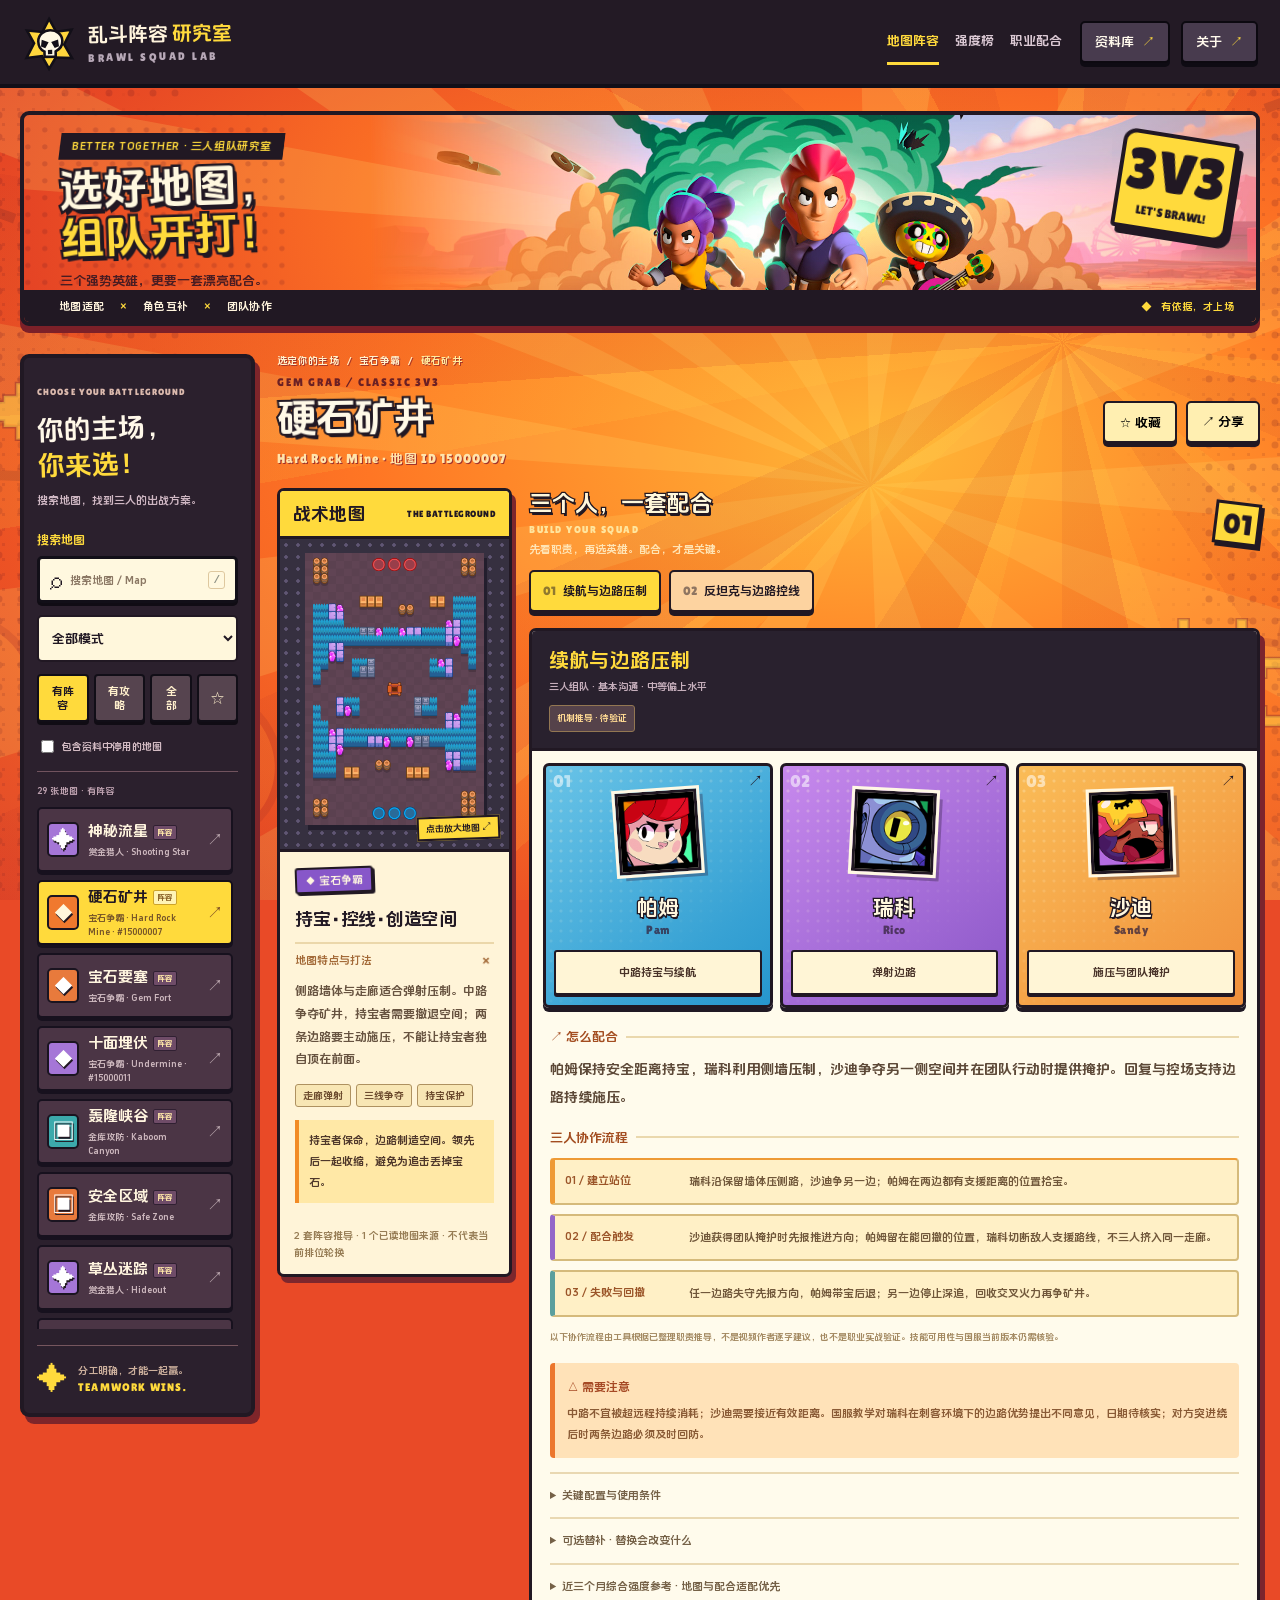
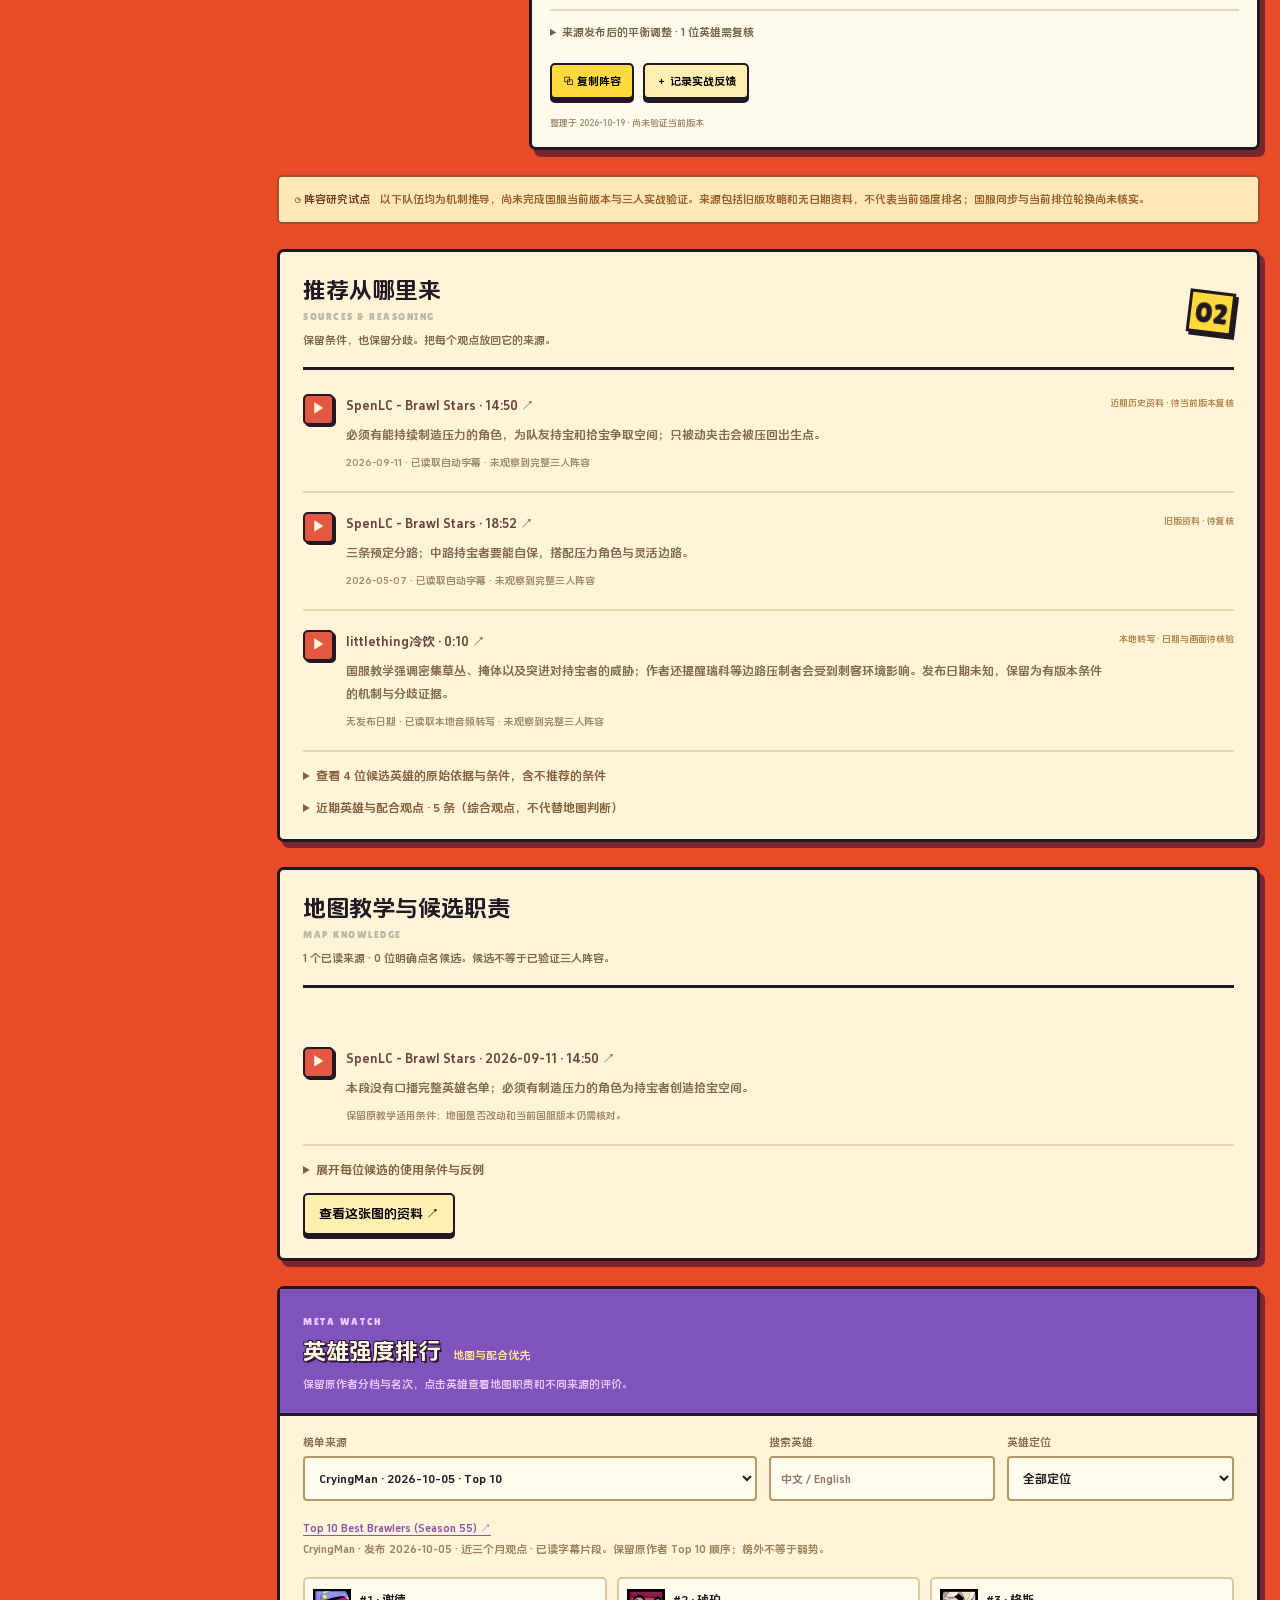
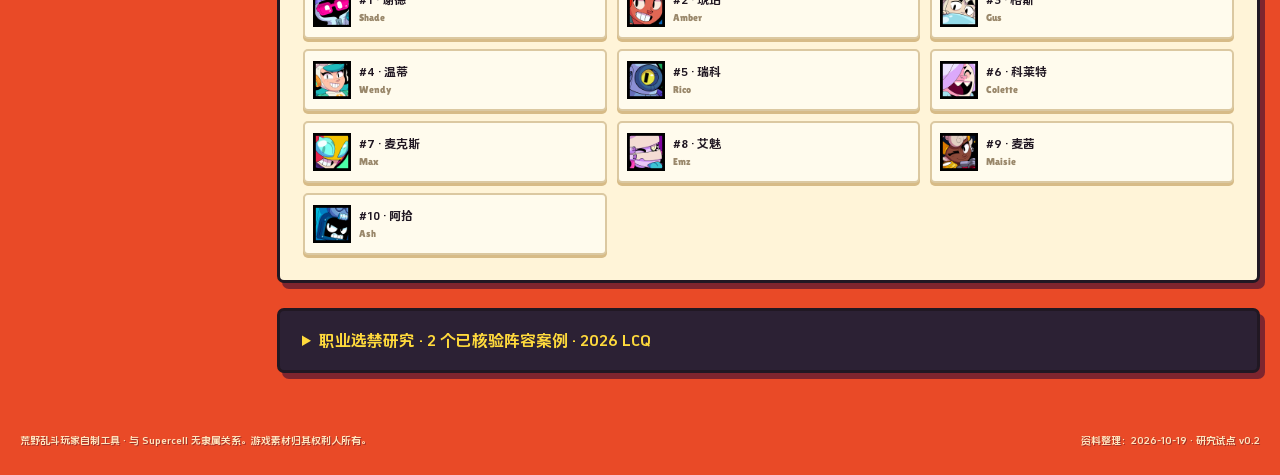
==== index.html @ b9a93c68 "Publish Brawl Squad Lab website" ====
<!doctype html>
<html lang="zh-CN">
<head>
  <meta charset="UTF-8">
  <meta name="viewport" content="width=device-width, initial-scale=1, viewport-fit=cover, interactive-widget=resizes-content">
  <meta name="theme-color" content="#211721">
  <meta name="description" content="输入荒野乱斗地图，探索三人阵容、英雄分工与有来源的配合思路。">
  <title>乱斗阵容研究室 · 地图与三人配合</title>
  <link rel="preload" href="assets/fonts/DouyinSansBold.woff2" as="font" type="font/woff2" crossorigin>
  <link rel="preload" href="assets/fonts/LilitaOne-Regular.woff2" as="font" type="font/woff2" crossorigin>
  <link rel="stylesheet" href="styles.css">
  <link rel="stylesheet" href="comic.css">
</head>
<body>
  <div class="comic-backdrop" aria-hidden="true"><div class="backdrop-rays"></div><div class="backdrop-dots"></div><span class="comic-spark spark-one">✦</span><span class="comic-spark spark-two">✷</span><span class="comic-spark spark-three">✦</span></div>
  <a class="skip-link" href="#main">跳到阵容内容</a>
  <header class="topbar">
    <a class="brand" href="./" aria-label="乱斗阵容研究室首页"><span class="brand-symbol" aria-hidden="true"><svg viewBox="0 0 64 64"><path d="m32 3 8 15 18-2-9 17 9 16-19-1-8 13-8-15-18 2 9-17-8-15 18 2Z" fill="#ffd63d" stroke="#120f18" stroke-width="3"/><path d="M19 29c0-17 28-17 28 0 0 7-4 10-8 12v6H26v-6c-4-2-7-5-7-12Z" fill="#fff9e6" stroke="#120f18" stroke-width="3"/><path d="m23 27 8 3-4 7-5-2Zm19 0-8 3 4 7 5-2ZM30 39h5v5h-5Z" fill="#120f18"/></svg></span><span>乱斗阵容<span class="brand-light">研究室</span><small>BRAWL SQUAD LAB</small></span></a>
    <nav class="top-nav" aria-label="页面导航"><a href="#main" class="nav-current">地图阵容</a><a href="#rankings">强度榜</a><a href="#pro-hub">职业配合</a></nav>
    <div class="top-actions"><span class="private-note">3V3 <span>TEAM UP!</span></span><button class="quiet" id="library-button">资料库 <span aria-hidden="true">↗</span></button><button class="quiet" id="about-button">关于 <span aria-hidden="true">↗</span></button></div>
  </header>
  <section class="masthead" aria-label="三人组队阵容工具">
    <img class="masthead-art" src="assets/design/brawl-heroes-official.jpg" alt="" fetchpriority="high" width="1681" height="729">
    <div class="masthead-art-shade" aria-hidden="true"></div>
    <div class="masthead-copy"><span class="comic-kicker">BETTER TOGETHER · 三人组队研究室</span><h1>选好地图，<br><span>组队开打！</span></h1><p>三个强势英雄，更要一套漂亮配合。</p></div>
    <span class="squad-sticker" aria-hidden="true">3V3<small>LET'S BRAWL!</small></span>
    <div class="masthead-bottom"><span>地图适配 <b>×</b> 角色互补 <b>×</b> 团队协作</span><span class="live-pill"><i></i> 有依据，才上场</span></div>
  </section>
  <div class="workspace">
    <aside class="sidebar" aria-label="地图搜索">
      <div class="sidebar-intro"><span class="eyebrow">CHOOSE YOUR BATTLEGROUND</span><h2>你的主场，<span>你来选！</span></h2><p>搜索地图，找到三人的出战方案。</p></div>
      <label class="search-label" for="search">搜索地图</label>
      <div class="search-box"><span aria-hidden="true">⌕</span><input id="search" type="search" placeholder="搜索地图 / Map" aria-label="搜索地图中文名、英文名或简称" autocomplete="off" enterkeyhint="search"><kbd>/</kbd></div>
      <label class="sr-only" for="mode">按模式筛选</label><select id="mode"><option value="">全部模式</option></select>
      <div class="filter-row"><button id="pilot-toggle" class="pill active" aria-pressed="true">有阵容</button><button id="research-toggle" class="pill" aria-pressed="false">有攻略</button><button id="all-toggle" class="pill" aria-pressed="false">全部</button><button id="favorites-toggle" class="icon-button" aria-label="只看收藏" aria-pressed="false">☆</button></div>
      <label class="check"><input id="retired" type="checkbox">包含资料中停用的地图</label>
      <div class="list-heading"><span id="result-count" role="status">正在载入地图…</span><span>地图 / 模式</span></div>
      <div id="map-list" class="map-list"></div>
      <div class="sidebar-foot"><span class="small-star">✦</span><p>分工明确，才能一起赢。<br><b>TEAMWORK WINS.</b></p></div>
    </aside>
    <main id="main" tabindex="-1"><div id="content"><div class="loading"><span class="brand-symbol">✦</span><p>正在打开地图资料…</p></div></div><section id="rankings" class="ranking-section" aria-label="英雄强度排行"></section><div id="pro-hub"></div></main>
  </div>
  <footer>荒野乱斗玩家自制工具 · 与 Supercell 无隶属关系。游戏素材归其权利人所有。<span id="catalog-date"></span></footer>
  <dialog id="detail-dialog"><div id="dialog-content"></div><button id="close-dialog" class="dialog-close" aria-label="关闭详情">×</button></dialog>
  <div id="toast" role="status" aria-live="polite"></div>
  <script type="module" src="app.js"></script>
</body>
</html>
---- styles.css ----
@charset "UTF-8";
.ranking-section{background:var(--surface);border:1px solid var(--line);border-radius:13px;padding:20px;margin-bottom:30px}.ranking-section .section-heading h3{margin-top:6px}.ranking-controls{display:grid;grid-template-columns:minmax(0,2fr) minmax(100px,1fr) minmax(90px,1fr);gap:12px}.ranking-controls label{font-size:10px;color:var(--muted);min-width:0}.ranking-controls select,.ranking-controls input{margin:7px 0 0;height:42px;border:1px solid var(--line);border-radius:7px;background:var(--paper);padding:10px;font-size:12px;width:100%}.rank-grid{display:grid;grid-template-columns:repeat(5,minmax(0,1fr));gap:8px}.rank-hero{border:1px solid var(--line);border-radius:8px;background:var(--paper);display:flex;align-items:center;gap:7px;padding:9px 7px;text-align:left;color:var(--ink);min-width:0}.rank-hero img{width:33px;height:33px;object-fit:contain;flex-shrink:0}.rank-hero strong{font-size:10px;display:block;line-height:1.6}.rank-hero small{font-size:8px;color:var(--muted);display:block;line-height:1.6;overflow-wrap:anywhere}.rank-hero em{font-size:8px;color:var(--orange);display:block;font-style:normal;line-height:1.6}.rank-hero.map-candidate{border-color:#a4b990;background:#eef3e7}.ranking-source-note{margin:13px 0}.rank-tier{display:grid;grid-template-columns:65px minmax(0,1fr);gap:12px;margin-top:15px;border-top:1px solid var(--line);padding-top:14px}.rank-tier>strong{font-size:13px;color:var(--green);overflow-wrap:anywhere}.rank-tier .rank-grid{grid-template-columns:repeat(4,minmax(0,1fr))}.ranking-all>summary{font-size:11px;color:var(--green);cursor:pointer}.ranking-comparison{display:grid;grid-template-columns:repeat(3,minmax(0,1fr));gap:9px;max-height:420px;overflow:auto;padding:3px}.ranking-comparison>div{border:1px solid var(--line);border-radius:9px;padding:7px}.ranking-comparison .rank-hero{width:100%;border:0}.ranking-comparison p{font-size:10px;line-height:1.8;color:var(--muted);margin:8px 3px}.pro-section{margin-top:30px;padding-top:24px;border-top:1px solid var(--line)}.pro-card{padding:17px;border:1px solid var(--line);background:var(--surface);border-radius:10px;margin-top:12px}.pro-card h4{font-size:14px;margin:0 0 10px}.pro-card p,.pro-card li{font-size:11px;line-height:1.9;color:#636b5a}.pro-card a{font-size:11px;color:var(--green)}.pro-sides{display:grid;grid-template-columns:1fr 1fr;gap:12px}.pro-side{padding:12px;background:var(--soft);border-radius:7px;font-size:11px;line-height:1.9}.pro-side strong{display:block}.coordination-plan{display:grid;grid-template-columns:repeat(3,minmax(0,1fr));gap:10px;margin:15px 0}.coordination-step{padding:12px;background:var(--soft);border-radius:8px}.coordination-step strong{font-size:10px;color:var(--green)}.coordination-step p{font-size:10px;margin:7px 0 0}.coordination-note{font-size:9px!important;color:var(--muted)!important}.pro-hub summary{cursor:pointer;font-size:12px;color:var(--green)}.pro-hub{margin-bottom:26px;padding:16px;border:1px solid var(--line);border-radius:10px}
@media(max-width:1200px){.rank-grid{grid-template-columns:repeat(3,minmax(0,1fr))}.rank-tier .rank-grid{grid-template-columns:repeat(3,minmax(0,1fr))}}
@media(max-width:650px){.ranking-section{padding:15px}.ranking-controls{grid-template-columns:1fr 1fr}.ranking-controls>label:first-child{grid-column:1/-1}.ranking-controls select,.ranking-controls input{font-size:16px}.rank-grid,.rank-tier .rank-grid{grid-template-columns:repeat(2,minmax(0,1fr))}.rank-tier{grid-template-columns:32px minmax(0,1fr);gap:7px}.ranking-comparison{grid-template-columns:1fr 1fr}.coordination-plan,.pro-sides{grid-template-columns:1fr}.ranking-section .section-heading h3 small{display:block;margin:5px 0}.rank-hero{padding:9px 6px}.rank-hero img{width:28px;height:28px}}
:root{--paper:#f6f5f0;--surface:#fffefa;--ink:#252722;--muted:#777b70;--line:#e4e5dc;--yellow:#f3d34b;--green:#315c4b;--soft:#eef2e9;--orange:#9b651b;font-family:Inter,"Segoe UI","Microsoft YaHei",sans-serif;color:var(--ink);background:var(--paper);font-synthesis:none}
*{box-sizing:border-box}body{margin:0}html{-webkit-tap-highlight-color:transparent;-webkit-text-size-adjust:100%;scroll-behavior:smooth}button,input,select,textarea{font:inherit}button,a,select{touch-action:manipulation}button{cursor:pointer;user-select:none}a{color:inherit}button:focus-visible,a:focus-visible,input:focus-visible,select:focus-visible,textarea:focus-visible{outline:3px solid #52836c;outline-offset:3px}button:active{transform:translateY(1px)}.sr-only{position:absolute;width:1px;height:1px;overflow:hidden;clip:rect(0,0,0,0)}.skip-link{position:fixed;left:10px;top:-60px;z-index:20;background:var(--yellow);padding:12px}.skip-link:focus{top:10px}.topbar{height:92px;border-bottom:1px solid var(--line);display:flex;align-items:center;justify-content:space-between;padding:0 4%;background:var(--paper);gap:16px}.brand{text-decoration:none;display:flex;align-items:center;gap:12px;font-size:20px;font-weight:800;letter-spacing:-.6px}.brand-symbol{display:inline-grid;place-items:center;background:var(--yellow);width:42px;height:42px;border-radius:13px;font-size:33px;line-height:1;transform:rotate(-7deg)}.brand-light{font-weight:400}.brand small{display:block;letter-spacing:2.5px;font-size:8px;margin-top:4px;font-weight:600}.top-actions{display:flex;gap:28px;align-items:center}.private-note{font-size:12px;color:#64695e}.dot{display:inline-block;width:6px;height:6px;border-radius:50%;background:#6e9266;margin-right:7px}.quiet{border:0;background:none;padding:10px 0;font-size:12px}.workspace{display:grid;grid-template-columns:300px minmax(0,1fr);max-width:1600px;margin:auto;min-height:calc(100svh - 140px)}.sidebar{padding:34px 25px 25px 30px;border-right:1px solid var(--line)}.eyebrow{font-size:9px;font-weight:700;letter-spacing:2px;color:var(--muted)}h1{font-size:28px;line-height:1.5;letter-spacing:-1.5px;margin:13px 0 10px}.yellow{color:#c3a321}.sidebar-intro>p{font-size:11px;color:var(--muted);line-height:1.8;margin-bottom:26px}.search-label{font-size:11px;font-weight:700;display:block;margin-bottom:9px}.search-box{display:flex;gap:8px;align-items:center;border:1px solid #d7d9ce;background:var(--surface);padding:0 10px;border-radius:8px}.search-box>span{font-size:24px;color:var(--muted)}input[type=search]{border:0;width:100%;min-width:0;background:none;padding:13px 0;font-size:12px;outline:none}input[type=search]::placeholder{font-size:11px;color:#909487}kbd{font-size:11px;padding:2px 4px;border:1px solid var(--line);color:#8c9084;border-radius:3px}select{width:100%;border:1px solid #d7d9ce;border-radius:8px;padding:11px;margin:9px 0 13px;background:var(--surface);font-size:12px;color:#54594d}.filter-row{display:flex;gap:6px}.pill,.icon-button{border:1px solid var(--line);border-radius:6px;background:transparent;padding:8px 12px;font-size:11px}.pill.active{background:var(--ink);color:#fff;border-color:var(--ink)}.icon-button{margin-left:auto;padding:6px 10px;font-size:17px}.icon-button[aria-pressed=true]{background:var(--yellow)}.check{font-size:10px;color:var(--muted);display:flex;gap:5px;align-items:center;margin:13px 0 22px}.check input{accent-color:var(--green)}.list-heading{display:flex;justify-content:space-between;font-size:9px;letter-spacing:.4px;color:var(--muted);margin-bottom:10px}.map-list{display:flex;flex-direction:column;gap:7px;max-height:650px;overflow:auto;padding:3px 3px 3px 0;scrollbar-width:thin}.map-item{text-align:left;display:flex;align-items:center;gap:10px;width:100%;background:transparent;border:1px solid transparent;border-radius:9px;padding:12px 10px;position:relative;color:var(--ink)}.map-item.selected{background:#ecefe3;border-color:#cdd6bd}.map-glyph{display:grid;place-items:center;width:32px;height:34px;border-radius:8px;color:var(--green);background:#e7eadd;font-size:19px;flex-shrink:0}.map-item.selected .map-glyph{background:var(--green);color:white}.map-item strong{font-size:12px;display:block;font-weight:650}.map-item small{font-size:9px;color:var(--muted);display:block;margin-top:5px}.map-item .arrow{margin-left:auto;color:#8d9582;font-size:12px}.tiny-label{display:inline-block;margin-left:5px;color:#7e7040;font-size:8px}.sidebar-foot{display:flex;gap:10px;align-items:center;color:#818574;margin-top:28px}.sidebar-foot p{font-size:10px;line-height:1.8}.small-star{font-size:26px}main{padding:34px clamp(22px,3.2vw,52px) 55px;min-width:0}.breadcrumb{color:var(--muted);font-size:10px;letter-spacing:.3px;margin:0 0 23px;display:flex;align-items:center;gap:8px}.breadcrumb span:last-child{color:var(--ink)}.map-title-row{display:flex;align-items:center;justify-content:space-between;gap:12px}.map-title-row h2{font-size:34px;letter-spacing:-1.5px;line-height:1.2;margin:8px 0}.map-title-row .en{font-size:12px;color:var(--muted);letter-spacing:.5px}.map-actions{display:flex;gap:7px}.action{background:var(--surface);border:1px solid var(--line);border-radius:8px;font-size:12px;padding:10px 13px;white-space:nowrap}.action.primary{background:var(--yellow);border-color:#dfc13b;font-weight:650}.map-overview{display:grid;grid-template-columns:minmax(180px,270px) minmax(0,1fr);gap:25px;margin-top:24px}.map-visual{background:#e8ebe0;border:1px solid #d9dece;border-radius:13px;position:relative;min-height:280px;display:flex;align-items:center;justify-content:center;overflow:hidden}.map-visual img{max-width:100%;width:100%;height:290px;object-fit:contain;padding:12px;cursor:zoom-in;filter:drop-shadow(0 6px 7px #29322224)}.map-caption{position:absolute;bottom:8px;right:9px;background:#ffffffd9;font-size:8px;padding:4px 7px;border-radius:4px}.image-fallback{padding:25px;text-align:center;color:var(--muted);font-size:12px;line-height:1.8}.map-explanation{padding:5px 0}.mode-chip{font-size:10px;display:inline-flex;gap:6px;align-items:center;background:var(--green);color:#fff;border-radius:5px;padding:6px 9px}.map-explanation h3{font-size:19px;letter-spacing:-.5px;margin:18px 0 10px}.map-explanation p{font-size:12px;line-height:1.9;color:#62685b;margin:9px 0}.tags{display:flex;flex-wrap:wrap;gap:6px;margin:15px 0}.tag{font-size:9px;border:1px solid #dce1d2;padding:5px 8px;border-radius:5px;color:#647154}.objective{border-left:2px solid #d1b735;padding-left:12px!important;color:#4f5945!important}.version-note{display:flex;gap:10px;font-size:10px;line-height:1.8;background:#f5efdc;border:1px solid #e9dec0;border-radius:8px;padding:11px 13px;margin:24px 0 28px;color:#796638}.version-note strong{white-space:nowrap}.section-heading{display:flex;align-items:end;justify-content:space-between;gap:15px;margin:0 0 15px}.section-heading h3{font-size:19px;letter-spacing:-.5px;margin:0}.section-heading h3 small{font-size:10px;color:#8a8f80;font-weight:400;margin-left:7px}.section-heading p{font-size:10px;color:var(--muted);margin:6px 0 0}.section-number{color:#8d977f;font-size:10px;letter-spacing:1.4px}.team-tabs{display:flex;gap:8px;margin:15px 0;overflow-x:auto;padding-bottom:3px}.team-tab{background:var(--surface);border:1px solid var(--line);padding:12px 17px;border-radius:8px;white-space:nowrap;font-size:11px;color:#6d7365}.team-tab.active{border-color:var(--green);color:var(--green);background:#eef2e9;font-weight:700}.team-tab span{font-size:9px;opacity:.65;margin-right:8px}.team-panel{border:1px solid #dce0d3;border-radius:13px;background:var(--surface);overflow:hidden}.team-header{padding:18px 21px 14px;display:flex;justify-content:space-between;gap:12px;align-items:center}.team-header h4{font-size:15px;margin:0}.team-header p{font-size:9px;margin:7px 0 0;color:var(--muted)}.inference-badge{border:1px solid #e6d8b5;background:#faf6e8;color:#8e753b;border-radius:4px;font-size:9px;padding:5px 7px;white-space:nowrap}.hero-grid{display:grid;grid-template-columns:repeat(3,minmax(0,1fr));padding:0 20px;gap:10px}.hero-card{position:relative;background:#f2f3eb;border-radius:9px;border:1px solid #e6e8dc;padding:17px 10px;text-align:center;min-width:0;color:var(--ink)}.hero-card img{width:70px;height:70px;object-fit:contain;filter:drop-shadow(0 3px 3px #20252025)}.hero-card .hero-placeholder{display:inline-grid;place-items:center;width:70px;height:70px;background:#dce4d2;border-radius:18px;font-size:26px;font-weight:700}.hero-card strong{display:block;font-size:13px;margin:9px 0 3px}.hero-card .hero-en{font-size:9px;color:#8a907e;display:block}.role{font-size:9px;display:inline-block;margin-top:11px;line-height:1.6;color:#506342}.hero-info-hint{position:absolute;right:9px;top:8px;color:#929b87;font-size:10px}.team-body{padding:19px 22px 20px}.detail-label{font-size:10px;font-weight:700;color:#57624e;display:flex;align-items:center;gap:8px;margin-bottom:7px}.detail-label .line{height:1px;flex:1;background:#eaecdf}.team-body p{font-size:11px;line-height:1.95;color:#636b5a;margin:0 0 16px}.risk-box{border-radius:7px;background:#f7f2e6;padding:12px 13px;margin:14px 0}.risk-box strong{font-size:10px;color:#8d6f34}.risk-box p{color:#86734c;font-size:10px;margin:5px 0 0}.team-body details{border-top:1px solid var(--line);padding:12px 0 0;margin-top:12px}.team-body summary{font-size:10px;color:#5d6951;cursor:pointer;line-height:1.8}.team-body details p{margin:10px 0;font-size:10px}.team-bottom{display:flex;gap:8px;margin-top:16px;align-items:center;flex-wrap:wrap}.team-bottom .action{font-size:10px;padding:8px 10px}.team-bottom>span{margin-left:auto;font-size:9px;color:#8a927d}.evidence-section{margin-top:33px}.source-card{display:flex;gap:13px;padding:15px 0;border-bottom:1px solid var(--line);align-items:flex-start}.source-icon{width:28px;height:28px;border-radius:7px;background:#e8eade;color:#69755b;display:grid;place-items:center;font-size:11px;flex-shrink:0}.source-body{flex:1;min-width:0}.source-body a{font-size:11px;font-weight:600;text-decoration:none;line-height:1.7}.source-body p{font-size:10px;line-height:1.85;color:var(--muted);margin:5px 0}.source-body small{font-size:9px;color:#8b917f}.source-status{font-size:8px;color:#997848;white-space:nowrap;line-height:2}.candidates{margin-top:16px}.candidates summary{font-size:11px;color:#69755c;cursor:pointer}.candidate-row{display:grid;grid-template-columns:85px 1fr;gap:10px;border-bottom:1px solid var(--line);padding:11px 0;font-size:10px;line-height:1.8}.candidate-row strong{font-size:11px}.candidate-row p{margin:0;color:#6e7764}.candidate-row a{color:var(--green);font-size:9px}.empty{border:1px dashed #cbd3bf;border-radius:12px;padding:35px 24px;background:#f0f2e9;line-height:1.9}.empty h3{font-size:18px}.empty p{font-size:12px;color:var(--muted)}.empty-list{font-size:11px;color:var(--muted);padding:20px 5px;line-height:1.9}.loading{padding:80px 20px;text-align:center;color:var(--muted);font-size:12px}.loading .brand-symbol{color:var(--ink);margin-bottom:15px}footer{max-width:1600px;margin:auto;border-top:1px solid var(--line);padding:18px 30px calc(18px + env(safe-area-inset-bottom));color:#969b8b;font-size:9px;display:flex;justify-content:space-between;gap:15px}dialog{border:1px solid var(--line);border-radius:16px;background:var(--surface);color:var(--ink);width:min(630px,calc(100% - 32px));max-height:85dvh;padding:32px;overscroll-behavior:contain}dialog::backdrop{background:#1c281f80;backdrop-filter:blur(3px)}.dialog-close{position:absolute;right:14px;top:10px;border:0;background:transparent;font-size:25px;color:#7f8973;padding:6px}.dialog-copy h2{font-size:23px;margin:5px 0 18px}.dialog-copy h3{font-size:14px;margin-top:23px}.dialog-copy p,.dialog-copy li{font-size:12px;line-height:1.95;color:#69715f}.dialog-copy ul{padding-left:20px}.dialog-copy .hero-portrait{float:right;width:95px;margin:10px}.dialog-copy .meta{font-size:10px;color:#929986}.dialog-map{display:block;width:100%;max-height:70dvh;object-fit:contain}.feedback-form label{display:block;font-size:12px;margin:15px 0 8px}.feedback-form select{font-size:16px}.feedback-form textarea{width:100%;min-height:100px;resize:vertical;border:1px solid var(--line);border-radius:8px;padding:12px;font-size:16px;background:var(--paper)}.feedback-form .action{margin-top:14px}#toast{position:fixed;bottom:28px;left:50%;transform:translateX(-50%);padding:12px 20px;background:var(--ink);color:#fff;border-radius:9px;font-size:12px;box-shadow:0 4px 25px #0002;opacity:0;pointer-events:none;z-index:30;max-width:90%;transition:opacity .15s}#toast.visible{opacity:1}.mode-overline{font-size:9px;letter-spacing:1px;color:#7b876d;margin-bottom:4px}.error-banner{padding:20px;background:#f6e9d8;border-radius:8px;line-height:1.8;font-size:12px}.back-to-pilots{margin-top:15px}.review-alert{color:#8a6437!important}.method-stat{display:grid;grid-template-columns:repeat(3,1fr);gap:8px;margin:20px 0}.method-stat div{background:var(--soft);border-radius:8px;padding:15px;text-align:center;font-size:10px}.method-stat strong{display:block;font-size:23px;margin-bottom:5px}.form-note{font-size:10px;color:var(--muted);line-height:1.8}.all-sources{margin-top:14px;font-size:10px}.map-link{border:0;background:none;padding:0;color:var(--green);text-decoration:underline;cursor:pointer}
#library-map{grid-column:1/-1}.coverage-summary{font-size:10px;color:#7a836b;line-height:1.8;margin:17px 0 -8px}.coverage-badge{font-size:8px;font-weight:500;display:inline-block;color:#6f8057;background:#e3ead7;padding:2px 4px;border-radius:3px;margin-left:5px;vertical-align:middle}.knowledge-section{margin-top:32px;padding-top:24px;border-top:1px solid var(--line)}.knowledge-candidates{display:grid;grid-template-columns:repeat(auto-fit,minmax(175px,1fr));gap:9px;margin:18px 0}.knowledge-hero{display:flex;align-items:center;gap:10px;text-align:left;padding:12px;border:1px solid var(--line);border-radius:9px;background:var(--surface);color:var(--ink)}.knowledge-hero img{width:48px;height:48px;object-fit:contain}.knowledge-hero strong{font-size:12px;display:block}.knowledge-hero small{display:block;font-size:10px;color:#657554;line-height:1.6;margin-top:5px}.knowledge-hero em{display:block;font-size:8px;font-style:normal;color:#99845b;line-height:1.6;margin-top:5px}.knowledge-source-button{margin-top:15px}.filter-row .pill{padding-left:9px;padding-right:9px}
.meta-hero{font-size:11px;display:flex;gap:7px;flex-wrap:wrap;line-height:1.8;margin:10px 0}.meta-hero strong{min-width:45px}.meta-hero a{font-size:10px;color:#607c4d;background:#edf2e5;padding:3px 7px;border-radius:4px;text-decoration:none}.meta-hero span{font-size:10px;color:var(--muted)}.library-dialog{width:min(850px,calc(100% - 32px))}.library-filters{display:grid;grid-template-columns:1fr 150px;gap:10px}.library-filters input{padding:12px;border:1px solid var(--line);border-radius:8px;font-size:16px;background:var(--paper)}.library-filters select{margin:0}.library-checks{display:flex;gap:20px}.library-checks .check{margin:13px 0;font-size:11px}.library-card{padding:18px 0;border-top:1px solid var(--line)}.library-card-top{display:flex;align-items:center;gap:10px;font-size:10px;margin-bottom:8px}.platform-label{background:#e9eddf;padding:4px 7px;border-radius:4px;color:var(--green)}.read-state{color:#929780}.read-state.read{color:#597846}.library-title{font-size:13px;font-weight:650;text-decoration:none;line-height:1.8}.library-meta{font-size:10px!important;margin:7px 0!important}.library-card summary{font-size:11px;color:var(--green);cursor:pointer;line-height:1.9}.library-claim{padding:10px 0;border-bottom:1px solid #eceee4}.library-claim a{font-size:10px;color:var(--green)}.library-claim p{font-size:12px!important;margin:5px 0!important}.library-claim small{font-size:10px;color:var(--muted);line-height:1.8}.tier-records>div{display:grid;grid-template-columns:85px 1fr;gap:12px;margin-top:12px;font-size:11px;line-height:1.8}.tier-records p{font-size:11px!important;margin:0!important}.tier-records strong{color:var(--green)}
@media(max-width:760px){.brand{font-size:15px;gap:9px}.top-actions{gap:13px}.top-actions .quiet{font-size:10px}.library-filters{grid-template-columns:1fr}.library-checks{gap:12px;flex-wrap:wrap}.library-card .library-title{font-size:13px}.tier-records>div{grid-template-columns:65px 1fr}}
@media(hover:hover) and (pointer:fine){.map-item:hover{background:#ecefe3}.action:hover{border-color:#b7c2a8}.hero-card:hover{border-color:#a9b99b;background:#e9eddf}.source-body a:hover{text-decoration:underline}.team-tab:hover{background:#eef2e9}}
@media(min-width:1550px){.sidebar{padding-left:35px}.workspace{grid-template-columns:320px minmax(0,1fr)}.map-overview{grid-template-columns:300px 1fr}.map-visual img{height:320px}}
@media(max-width:1050px){.workspace{grid-template-columns:265px minmax(0,1fr)}.sidebar{padding:26px 18px}.topbar{padding:0 25px}main{padding:28px 24px}.map-overview{grid-template-columns:190px 1fr;gap:18px}.map-title-row h2{font-size:29px}.map-actions{flex-direction:column}.map-visual img{height:250px}.hero-card img{width:58px;height:58px}.hero-grid{gap:7px;padding:0 13px}.team-header{padding:17px 15px}.map-explanation h3{font-size:16px}.map-explanation p{font-size:11px}}
@media(max-width:760px){.topbar{height:76px;padding:calc(12px + env(safe-area-inset-top)) 18px 12px}.brand{font-size:17px}.brand-symbol{width:35px;height:35px;font-size:28px}.brand small{font-size:7px}.private-note{display:none}.top-actions{gap:10px}.quiet{font-size:11px}.workspace{display:block}.sidebar{border-right:0;border-bottom:1px solid var(--line);padding:22px 18px 17px}.sidebar-intro{display:none}.search-label{display:none}.search-box{padding:0 12px}input[type=search]{font-size:16px;padding:13px 0}input[type=search]::placeholder{font-size:13px}select{font-size:16px;padding:12px}.check{margin:12px 0;font-size:11px}.list-heading{margin:14px 0 7px}.map-list{flex-direction:row;overflow-x:auto;max-height:none;padding-bottom:4px;scroll-snap-type:x proximity}.map-item{min-width:178px;max-width:210px;padding:11px 10px;scroll-snap-align:start;background:#f0f1e8;border-color:var(--line);min-height:65px}.map-item small{line-height:1.5}.map-item .arrow{display:none}.map-item strong{font-size:12px}.sidebar-foot{display:none}.filter-row .pill{font-size:12px;padding:10px 15px}.icon-button{min-width:44px}.breadcrumb{margin-bottom:15px;font-size:10px}main{padding:24px 18px 35px}.map-title-row h2{font-size:30px}.map-actions{flex-direction:row}.map-actions .action{font-size:11px;padding:10px}.map-overview{grid-template-columns:minmax(130px,42%) 1fr;gap:16px;margin-top:20px}.map-visual{min-height:220px}.map-visual img{height:230px;padding:7px}.map-explanation{padding:0}.map-explanation h3{font-size:15px;margin:12px 0 7px}.map-explanation p{font-size:11px;line-height:1.8}.tags{margin:10px 0;gap:4px}.tag{font-size:8px;padding:4px 5px}.objective{font-size:10px!important}.mode-chip{font-size:9px}.version-note{font-size:10px;margin:20px 0 24px;display:block}.version-note strong{display:block;margin-bottom:3px}.section-heading h3{font-size:18px}.section-heading h3 small{display:block;margin:5px 0 0}.section-number{font-size:9px}.team-tab{padding:12px;font-size:11px}.team-header{padding:16px 14px;align-items:start}.team-header h4{font-size:14px}.hero-grid{padding:0 12px;gap:7px}.hero-card{padding:13px 5px}.hero-card img{width:62px;height:62px}.hero-card strong{font-size:13px}.role{font-size:9px;min-height:29px;display:grid;place-items:center}.team-body{padding:17px 15px}.team-body p{font-size:12px;line-height:1.95}.team-body details p{font-size:11px}.risk-box p{font-size:11px}.team-bottom>span{width:100%;margin:3px 0 0}.source-status{display:none}.source-body a{font-size:12px}.source-body p{font-size:11px}.source-body small{font-size:10px}.candidate-row{grid-template-columns:65px 1fr;font-size:11px}.candidate-row a{font-size:10px}.evidence-section{margin-top:28px}footer{padding:17px 18px calc(17px + env(safe-area-inset-bottom));display:block;line-height:1.9}footer span{display:block}dialog{padding:25px 20px}.dialog-copy p,.dialog-copy li{font-size:13px}}
@media(max-width:390px){.map-overview{grid-template-columns:1fr}.map-visual img{height:280px}.map-visual{min-height:280px}.map-title-row h2{font-size:27px}.map-actions{flex-direction:column}.map-explanation h3{margin-top:14px}.map-explanation p{font-size:12px}.tags .tag{font-size:10px}.hero-card img{width:54px;height:54px}.hero-card strong{font-size:12px}}
@media(prefers-reduced-motion:reduce){html{scroll-behavior:auto}*,*::before,*::after{transition:none!important;animation:none!important}}

.team-evidence{display:grid;grid-template-columns:auto 1fr;gap:5px 12px;align-items:baseline;margin:0 0 20px;padding:12px 14px;border:1px solid #d9dfcc;border-radius:9px;background:#f3f5eb;color:#475342}.team-evidence strong{font-size:11px}.team-evidence span{font-size:12px;font-weight:750;color:#26382d}.team-evidence small{grid-column:1/-1;font-size:10px;line-height:1.65;color:#6d7568}@media(max-width:560px){.team-evidence{grid-template-columns:1fr;gap:4px}.team-evidence small{grid-column:auto}}
---- comic.css ----
@charset "UTF-8";
@font-face{font-family:"Douyin Sans";src:url("assets/fonts/DouyinSansBold.woff2") format("woff2");font-weight:700;font-display:swap}
@font-face{font-family:"Lilita One";src:url("assets/fonts/LilitaOne-Regular.woff2") format("woff2");font-weight:400 900;font-display:swap}
:root{--paper:#fff4d8;--surface:#fffbec;--ink:#211823;--muted:#80684e;--line:#dec89f;--yellow:#ffda3c;--green:#427670;--soft:#f8e8bc;--orange:#b65727;--display:"Lilita One","Douyin Sans","Microsoft YaHei",sans-serif;--body:"Douyin Sans","Microsoft YaHei",sans-serif;--ease-out:cubic-bezier(.23,1,.32,1);font-family:var(--body);font-weight:700;color:var(--ink);background:#e94a27;font-synthesis:none}
body{isolation:isolate}html{scroll-padding-top:20px}button,input,select,textarea{font:inherit}p{overflow-wrap:anywhere}h1,h2,h3,h4{font-family:var(--display);letter-spacing:.01em}button{transition:transform 120ms var(--ease-out),box-shadow 120ms var(--ease-out),background-color 120ms ease}button:active{transform:translateY(3px);box-shadow:0 1px 0 var(--ink)!important}button:focus-visible,a:focus-visible,input:focus-visible,select:focus-visible,textarea:focus-visible,summary:focus-visible{outline:4px solid #28dcf3;outline-offset:4px}a{text-underline-offset:3px}summary{touch-action:manipulation}.skip-link{border:3px solid var(--ink);box-shadow:4px 4px var(--ink);z-index:60}
/* Original scenery: the reading panels stay still while decorative layers drift. */
.comic-backdrop{position:fixed;inset:0;z-index:-2;overflow:hidden;pointer-events:none;background:#e94a27 url("assets/design/comic-burst.svg") center top/cover no-repeat}.backdrop-rays{position:absolute;inset:-25%;background:repeating-conic-gradient(from 15deg at 72% 42%,#ffb82e00 0deg 14deg,#ffcf4323 14deg 20deg,#ae222115 20deg 33deg);animation:backdrop-sway 24s ease-in-out infinite alternate}.backdrop-dots{position:absolute;inset:-12%;background:radial-gradient(circle,#55142640 1.7px,transparent 2px) 0 0/15px 15px;mask-image:linear-gradient(90deg,#000,transparent 20% 80%,#000);animation:smoke-drift 18s ease-in-out infinite alternate}.comic-spark{position:absolute;font:100px var(--display);color:#ffda4980;-webkit-text-stroke:3px #72222d60;paint-order:stroke fill;animation:sticker-float 9s ease-in-out infinite alternate}.spark-one{left:-15px;top:40%}.spark-two{right:-15px;top:68%;font-size:155px;animation-delay:-3s}.spark-three{right:3%;top:12%;font-size:75px;animation-delay:-5s}
@keyframes backdrop-sway{from{transform:rotate(-4deg) scale(1.03)}to{transform:rotate(5deg) scale(1.08)}}@keyframes smoke-drift{from{transform:translate3d(-10px,-8px,0)}to{transform:translate3d(12px,12px,0)}}@keyframes sticker-float{from{transform:translateY(-8px) rotate(-8deg)}to{transform:translateY(10px) rotate(7deg)}}
/* Brand and official character artwork */
.topbar{height:88px;padding:10px max(24px,calc((100vw - 1490px)/2));gap:28px;background:#231a25;color:#fff4dd;border-bottom:4px solid #120f18;position:relative;z-index:3}.brand{font:23px/1.2 var(--display);gap:11px;letter-spacing:0;transform:rotate(-1deg);flex-shrink:0}.brand-symbol{width:55px;height:55px;background:none;transform:none;border-radius:0;color:var(--yellow)}.brand-symbol svg{width:100%;height:100%}.brand-light{color:var(--yellow);font-weight:700;margin-left:4px}.brand small{font:11px var(--display);letter-spacing:2.5px;color:#b7a8b7;margin-top:5px}.top-nav{display:flex;gap:22px;margin-left:auto;align-items:center}.top-nav a{font-size:15px;white-space:nowrap;text-decoration:none;padding:13px 0;color:#dbc9d4;border-bottom:3px solid transparent}.top-nav .nav-current{color:var(--yellow);border-color:var(--yellow)}.top-actions{gap:11px}.private-note{font:23px/1 var(--display);color:var(--yellow)}.private-note span{font-size:9px;display:block;letter-spacing:1px;color:#c5a8b6;margin-top:4px}.quiet{border:2px solid #0c0910;background:#483b4e;color:#fff9ec;box-shadow:0 4px 0 #0e0b13;padding:10px 13px;border-radius:5px;font-size:13px;white-space:nowrap}.quiet span{color:var(--yellow);margin-left:5px}
.masthead{height:248px;max-width:1496px;margin:23px auto 28px;border:4px solid var(--ink);border-radius:9px;background:#f76724 url("assets/design/comic-burst.svg") center/cover;box-shadow:0 7px 0 #7c2028;position:relative;overflow:hidden}.masthead-art{position:absolute;height:100%;width:72%;right:0;top:0;object-fit:cover;object-position:center 58%;mask-image:linear-gradient(90deg,transparent,#000 32%);filter:saturate(1.17)}.masthead-art-shade{position:absolute;inset:0;background:linear-gradient(90deg,transparent 54%,#ee58210b 78%,#f7722740)}.masthead-copy{position:relative;z-index:1;padding:22px 36px;max-width:590px}.comic-kicker{display:inline-block;background:var(--ink);color:var(--yellow);border:2px solid var(--ink);padding:4px 10px;font-size:11px;letter-spacing:.6px;transform:skew(-7deg)}.masthead h1{font-size:49px;line-height:1.09;margin:10px 0 7px;color:#fff8df;-webkit-text-stroke:5px var(--ink);paint-order:stroke fill;text-shadow:4px 5px 0 var(--ink);transform:rotate(-2deg);transform-origin:left}.masthead h1 span{color:var(--yellow)}.masthead-copy p{font-size:13px;margin:12px 0;color:#491c22}.squad-sticker{position:absolute;right:23px;top:20px;z-index:2;display:grid;place-items:center;width:116px;height:100px;background:var(--yellow);border:4px solid var(--ink);border-radius:13px 4px 13px 4px;box-shadow:5px 6px 0 var(--ink);font:58px/.85 var(--display);transform:rotate(9deg)}.squad-sticker small{font-size:12px;margin-top:-9px}.masthead-bottom{position:absolute;bottom:0;left:0;right:0;height:32px;padding:0 22px 0 35px;background:var(--ink);color:#fff4dd;display:flex;align-items:center;justify-content:space-between;font-size:11px;letter-spacing:.4px;z-index:2}.masthead-bottom b{color:var(--yellow);padding:0 12px}.live-pill{color:var(--yellow);font-size:10px}.live-pill i{width:7px;height:7px;background:var(--yellow);display:inline-block;transform:rotate(45deg);margin-right:8px}
/* Dark game-like map picker */
.workspace{grid-template-columns:258px minmax(0,1fr);gap:26px;max-width:1536px;padding:0 20px;align-items:start}.sidebar{position:sticky;top:18px;min-width:0;background:#2b202d;color:#fff3d7;border:4px solid var(--ink);border-radius:9px;box-shadow:5px 7px 0 #7e252a;padding:21px 17px 14px}.sidebar-intro .eyebrow{color:#dbb9ad;font-size:9px;letter-spacing:1.1px}.sidebar-intro h2{font-size:27px;line-height:1.35;margin:9px 0;color:#fff8e9;transform:rotate(-2deg)}.sidebar-intro h2 span{display:block;color:var(--yellow)}.sidebar-intro>p{font-size:11px;color:#cfb7c3;line-height:1.6;margin:10px 0 23px}.search-label{font-size:12px;color:var(--yellow);margin-bottom:8px}.search-box{border:3px solid #120f18;background:#fff8df;box-shadow:0 3px 0 #100c14;border-radius:5px;padding:0 10px;color:var(--ink)}.search-box>span{color:var(--ink)}input[type=search]{font-size:13px;padding:12px 0}input[type=search]::placeholder{font-size:11px;color:#8b7864}select{padding:12px 9px;border:2px solid var(--ink);background:#fff7dc;border-radius:5px;font-size:13px;color:var(--ink)}.sidebar>select{margin:12px 0}.filter-row{gap:5px}.pill,.icon-button{border:2px solid #110e17;background:#56444f;color:#fff0cd;border-radius:4px;box-shadow:0 3px 0 #100c14}.pill.active,.icon-button[aria-pressed=true]{background:var(--yellow);color:var(--ink);border-color:#110e17}.sidebar .check{color:#d3bbc3;font-size:10px;margin:15px 0}.check input{accent-color:#ef6528}.list-heading{font-size:9px;color:#bca0ae;border-top:1px solid #71535e;padding-top:13px;margin-bottom:10px}.list-heading>span:last-child{display:none}.map-list{gap:8px;max-height:min(620px,58dvh);padding:0 5px 6px 0;scrollbar-color:#9b6c4e #30232e;overscroll-behavior:contain}.map-item{min-height:65px;border:2px solid #17111e;border-radius:5px;background:#4b3545;color:#fff5df;box-shadow:0 3px 0 #17111e;padding:10px 8px;gap:9px}.map-glyph{width:32px;height:35px;border:2px solid #1a1420;border-radius:5px;background:#a576d7;color:#fff;font-size:23px;flex-shrink:0;text-shadow:1px 2px var(--ink)}.map-item:nth-child(3n+2) .map-glyph{background:#3caaac}.map-item:nth-child(3n) .map-glyph{background:#e87a3c}.map-item strong{font:15px/1.4 var(--display)}.map-item small{font-size:9px;line-height:1.65;color:#cdb8be;margin-top:4px}.map-item .arrow{font-size:16px;color:#bca8af}.map-item.selected{background:var(--yellow);color:var(--ink);border-color:#140e1a}.map-item.selected small{color:#765529}.map-item.selected .map-glyph{background:#f0792e;color:#fff8dd}.map-item.selected .arrow{color:#7c4c23}.coverage-badge,.tiny-label{font-size:8px;background:#6f4c68;color:#ffe8a9;border:1px solid #302032;padding:1px 3px;border-radius:2px}.selected .coverage-badge{background:#fff4b5;color:#886027;border-color:#cda32a}.sidebar-foot{border-top:1px solid #76565e;margin-top:16px;padding-top:13px;color:#cdb09d}.small-star{font-size:31px;color:var(--yellow)}.sidebar-foot p{font-size:10px;line-height:1.7;margin:0}.sidebar-foot b{font:11px var(--display);color:var(--yellow);letter-spacing:1.2px}
/* A tactical map beside a three-brawler squad */
main{padding:0 0 35px}.breadcrumb{font-size:10px;color:#fff2ce;margin:0 0 9px;text-shadow:1px 1px #a83827}.breadcrumb span:last-child{color:#ffeda1}.map-title-row{margin-bottom:20px}.mode-overline{font:11px var(--display);letter-spacing:1.8px;color:#6b2024}.map-title-row h2{font-size:40px;margin:6px 0 5px;color:#fff9e7;-webkit-text-stroke:4px var(--ink);paint-order:stroke fill;text-shadow:3px 4px 0 var(--ink);transform:rotate(-1deg);transform-origin:left}.map-title-row .en{font:13px var(--display);letter-spacing:1px;color:#ffe4ac;text-shadow:1px 1px #a1312a}.map-actions{gap:9px;flex-direction:row}.action{border:2px solid var(--ink);border-radius:5px;background:#ffefb1;box-shadow:0 4px 0 var(--ink);font-size:13px;padding:10px 14px}.action.primary,#copy-team,.action[aria-pressed=true]{background:var(--yellow);border-color:var(--ink)}.battle-stage{display:grid;grid-template-columns:minmax(220px,270px) minmax(0,1fr);gap:20px;align-items:start}.map-overview{display:block;min-width:0;margin:0;overflow:hidden;background:var(--paper);border:3px solid var(--ink);border-radius:7px;box-shadow:4px 6px 0 #7d272d}.map-card-label{display:flex;align-items:center;justify-content:space-between;gap:5px;padding:11px 13px;background:var(--yellow);border-bottom:3px solid var(--ink);font-size:18px}.map-card-label small{font:9px var(--display);letter-spacing:.5px}.map-visual{min-height:265px;border:0;border-bottom:3px solid var(--ink);border-radius:0;background:radial-gradient(circle,#605674 1.5px,transparent 2px) 0 0/12px 12px,#363040}.map-visual img{height:310px;padding:14px 12px 24px;filter:drop-shadow(3px 5px 0 #100c1980)}.map-caption{bottom:9px;right:9px;background:var(--yellow);color:var(--ink);border:2px solid var(--ink);padding:4px 7px;font-size:9px;border-radius:0;transform:rotate(-2deg)}.map-explanation{padding:15px 15px 6px}.mode-chip{background:#8757c9;color:#fff6e0;border:2px solid var(--ink);border-radius:3px;padding:4px 8px;font-size:11px;box-shadow:2px 2px 0 var(--ink);transform:rotate(-2deg)}.map-explanation h3{font-size:18px;line-height:1.45;margin:13px 0 10px}.map-explanation p{font-size:12px;line-height:1.9;color:#675340}.tags{gap:5px;margin:13px 0}.tag{border:1.5px solid #ae9160;background:#f8e6b4;padding:4px 7px;font-size:10px;border-radius:3px;color:#6c4b2e}.map-explanation .objective{padding:10px!important;border-left:4px solid #f28b26;background:#ffe8a6;color:#4f382b!important;font-size:11px}.coverage-summary{font-size:10px;line-height:1.7;color:#977d55;padding:9px 14px 13px;margin:0}.section-heading{align-items:center;margin-bottom:15px}.section-heading h3{font-size:25px;letter-spacing:0}.section-heading h3 small{display:block;font:10px var(--display);letter-spacing:1.5px;margin:6px 0 0;opacity:.6}.section-heading p{font-size:11px;line-height:1.7;margin-top:9px}.section-number{display:grid;place-items:center;flex-shrink:0;width:46px;height:43px;font:28px var(--display);background:var(--yellow);color:var(--ink);border:3px solid var(--ink);box-shadow:3px 3px 0 var(--ink);transform:rotate(7deg);letter-spacing:0}.squads-section{min-width:0}.squads-section>.section-heading h3{color:#fff8db;-webkit-text-stroke:2.5px var(--ink);paint-order:stroke fill;text-shadow:2px 3px 0 var(--ink)}.squads-section>.section-heading h3 small{color:#ffe59e;-webkit-text-stroke:0;text-shadow:none;opacity:1}.squads-section>.section-heading p{color:#ffe5b6}.team-tabs{gap:8px;padding:0 4px 7px 0;margin:0 0 9px;scrollbar-width:thin}.team-tab{font-size:12px;border:2px solid var(--ink);border-radius:5px;background:#fdd3a0;box-shadow:0 4px 0 var(--ink);padding:11px 12px;color:var(--ink)}.team-tab.active{background:var(--yellow);border-color:var(--ink);color:var(--ink)}.team-tab span{font:12px var(--display);margin-right:7px;opacity:.5}.team-panel{border:3px solid var(--ink);border-radius:7px;box-shadow:5px 7px 0 #7c242d}.team-header{background:#29212e;color:#fff4d5;padding:16px 17px;border-bottom:3px solid var(--ink)}.team-header h4{font-size:20px;color:var(--yellow)}.team-header p{font-size:10px;color:#c6afbc}.inference-badge{font-size:9px;background:#55424a;border:1px solid #937752;color:#ffda93;border-radius:3px;line-height:1.7}.hero-grid{gap:10px;padding:15px 15px 0}.hero-card{isolation:isolate;overflow:hidden;border:3px solid var(--ink);border-radius:6px;background:linear-gradient(140deg,#68c3e7,#2696cd);box-shadow:0 4px 0 #201924;padding:21px 8px 10px;transition:transform 120ms var(--ease-out),box-shadow 120ms var(--ease-out)}.hero-card:nth-child(2){background:linear-gradient(140deg,#c789ed,#8a56c7)}.hero-card:nth-child(3){background:linear-gradient(140deg,#fabc57,#f1903c)}.hero-card::before{content:"";position:absolute;inset:0;z-index:-1;background:radial-gradient(circle,#fff5db4d 1.3px,transparent 1.8px) 0 0/10px 10px;mask-image:linear-gradient(145deg,#000,transparent 75%)}.hero-card::after{content:"01";position:absolute;left:7px;top:5px;color:#ffffff8c;font:17px var(--display)}.hero-card:nth-child(2)::after{content:"02"}.hero-card:nth-child(3)::after{content:"03"}.hero-card img{width:100px;height:100px;border:3px solid var(--ink);outline:3px solid #fff8e4;box-shadow:6px 6px 0 #2a193b55;transform:rotate(-4deg);filter:none;background:#fff5dd;margin:9px 0 8px}.hero-card:nth-child(2) img{transform:rotate(3deg)}.hero-card:nth-child(3) img{transform:rotate(-2deg)}.hero-card strong{font:23px/1.3 var(--display);color:#fff7de;-webkit-text-stroke:2.5px var(--ink);paint-order:stroke fill;text-shadow:1px 2px 0 var(--ink);margin:9px 0 1px}.hero-card .hero-en{font:12px var(--display);color:#34223c;opacity:.75;letter-spacing:.5px}.hero-info-hint{top:5px;right:7px;font-size:15px;color:#251a25}.role{display:grid;place-items:center;margin-top:13px;padding:6px 4px;min-height:45px;font-size:11px;line-height:1.55;border:2px solid var(--ink);border-radius:3px;background:#fff5d6;box-shadow:0 2px 0 #221725;color:#493329}.hero-card .hero-placeholder{width:100px;height:100px;border:3px solid var(--ink);background:#fff4d6;font-size:43px;border-radius:0}.team-body{padding:20px 18px 16px}.detail-label{font-size:13px;margin-bottom:10px;color:#a34d20}.detail-label .line{height:2px;background:#ead8ad}.team-body p{font-size:13px;line-height:1.95;margin-bottom:18px;color:#5d4938}.coordination-plan{gap:9px;margin:12px 0}.coordination-step{border:2px solid #d5ba7b;border-top:5px solid #ee9a35;background:#fff0c6;border-radius:4px;padding:11px 10px}.coordination-step:nth-child(2){border-top-color:#9466c8}.coordination-step:nth-child(3){border-top-color:#5b9f9d}.coordination-step strong{font-size:11px;color:#9b5529;line-height:1.65}.coordination-step p{font-size:11px;line-height:1.9;margin:8px 0 0;color:#71583b}.coordination-note{font-size:9px!important;color:#a48a62!important;line-height:1.8!important}.risk-box{background:#ffe2b8;border-left:5px solid #ec762c;border-radius:4px;padding:12px}.risk-box strong{font-size:12px;color:#a64a25}.risk-box p{font-size:11px;color:#8a5b36;margin:7px 0 0}.team-body details{border-top:2px solid #e9d8b2;padding-top:12px}.team-body summary{font-size:11px;color:#756147}.team-body details p{font-size:12px}.team-bottom{gap:9px;margin-top:20px}.team-bottom .action{font-size:11px;padding:9px 11px}.team-bottom>span{font-size:9px;line-height:1.8;color:#a49070;flex-basis:100%;margin:7px 0 0}.team-evidence{display:grid;grid-template-columns:1fr;gap:5px;border:2px solid #9cbd9d;background:#edf1d5;padding:11px 13px}.team-evidence strong{font-size:12px;color:#38714c}.team-evidence span{font:17px var(--display);color:#28533e}.team-evidence small{font-size:10px;line-height:1.7;color:#6d8263}.version-note{font-size:11px;line-height:1.9;background:#ffe8b8;border:2px solid #9e532b;border-radius:5px;padding:12px 16px;margin:25px 0;color:#99612e}.version-note strong{color:#793d26}
/* Source panels and the secondary meta / pro areas */
.evidence-section,.knowledge-section,.pro-section,.ranking-section,.pro-hub{margin:25px 0 0;border:3px solid var(--ink);border-radius:7px;padding:23px;background:var(--paper);box-shadow:5px 6px 0 #7e252e;min-width:0}.evidence-section>.section-heading,.knowledge-section>.section-heading,.pro-section>.section-heading{border-bottom:3px solid var(--ink);padding-bottom:17px;margin-bottom:5px}.source-card{gap:12px;padding:19px 0;border-bottom:2px solid #e9d5ad}.source-icon{width:31px;height:31px;border:2px solid var(--ink);border-radius:5px;background:#e45743;color:#fff6da;box-shadow:2px 2px 0 var(--ink);font:14px var(--display)}.source-body a{font-size:13px;line-height:1.8;color:#69413b}.source-body p{font-size:12px;line-height:1.9;color:#826a4e;margin:7px 0}.source-body small{display:block;font-size:10px;line-height:1.8;color:#a08c68}.source-status{font-size:9px;color:#b38950}.candidates summary{font-size:12px;color:#85603d}.candidate-row{border-bottom:2px solid #eddcb9;padding:13px 0;font-size:12px;line-height:1.9}.candidate-row strong{font-size:14px}.candidate-row p{color:#8a7355}.candidate-row a{font-size:11px}.review-alert{color:#aa5530!important}.tactics-note{padding:10px 12px;background:#f9e8c0;border-left:4px solid #db9e43;margin-top:9px}.tactics-note p{margin:5px 0}.knowledge-candidates{gap:11px;margin:20px 0}.knowledge-hero{background:#fff9e5;border:2px solid var(--ink);border-radius:5px;box-shadow:0 3px 0 #b19360}.knowledge-hero strong{font-size:15px}.knowledge-hero small{font-size:11px;line-height:1.6}.knowledge-hero em{font-size:9px;color:#ae8250}.empty{background:var(--paper);border:3px solid var(--ink);border-radius:7px;box-shadow:5px 7px 0 #80272e;padding:30px 22px}.empty h3{font-size:23px;line-height:1.5}.empty p{font-size:13px}.empty-list{font-size:12px}.map-list .empty-list{color:#efc8ac}.eyebrow{font:11px var(--display);letter-spacing:1.7px}
.ranking-section{scroll-margin-top:20px;padding:25px 23px}.ranking-section>.section-heading{background:#8052bc;border-bottom:3px solid #25192e;margin:-25px -23px 19px;padding:20px 23px;color:#fff7e3}.ranking-section .eyebrow{color:#edccff;font-size:10px}.ranking-section h3{font-size:28px;color:#fff9df;-webkit-text-stroke:2px #30173a;paint-order:stroke fill;text-shadow:2px 2px #30173a;margin-top:7px}.ranking-section h3 small{display:inline-block;font:11px var(--body);color:#ffe295;-webkit-text-stroke:0;text-shadow:none;letter-spacing:0;margin-left:12px;opacity:1}.ranking-section .section-heading p{color:#e6c8fa;font-size:11px}.ranking-controls label{font-size:11px;color:#8d6d50}.ranking-controls input,.ranking-controls select{height:45px;background:#fffbed;border:2px solid #b29768;border-radius:4px;padding:10px;font-size:12px}.form-note{font-size:11px;color:#9b805b;line-height:1.9}.ranking-source-note{margin:17px 0}.ranking-source-note a{color:#8954ad}.rank-grid{gap:10px}.rank-hero{gap:8px;padding:10px 8px;background:#fffbed;border:2px solid #dbc8a1;border-radius:5px;box-shadow:0 3px 0 #d7bb87}.rank-hero img{width:38px;height:38px}.rank-hero strong{font-size:12px}.rank-hero small{font:10px/1.6 var(--display);color:#9a886b}.rank-hero em{font-size:9px;color:#b26b32}.rank-hero.map-candidate{background:#ffe99c;border-color:#eab74c;box-shadow:0 3px 0 #d49f40}.rank-tier{gap:13px;margin-top:20px;padding-top:17px;border-top:2px solid #e3cc9e}.rank-tier>strong{font:28px var(--display);color:#9b65b8}.ranking-all>summary{font-size:13px;color:#83519a}.ranking-comparison{max-height:530px;gap:10px;overscroll-behavior:contain;padding:4px}.ranking-comparison>div{border:2px solid #dac6a2;border-radius:5px;background:#fffbed}.ranking-comparison .rank-hero{box-shadow:none}.ranking-comparison p{font-size:11px;color:#8b7051;line-height:1.9}.pro-hub{padding:19px 22px;background:#2c2134;color:#ffebc3;scroll-margin-top:20px}.pro-hub summary{font-size:16px;color:var(--yellow)}.pro-hub .form-note{color:#bba5c4}.map-link{color:#f0bd6a;font-size:13px;box-shadow:none;text-align:left}.pro-card{border:2px solid #c8ad7b;background:#fff9e9;border-radius:5px;padding:18px;margin-top:17px}.pro-card h4{font-size:19px;margin:9px 0 14px}.pro-card p,.pro-card li{font-size:12px;line-height:1.95;color:#8b6e4b}.pro-card a{color:#8458a1;font-size:12px}.pro-side{background:#f4e1ad;border:2px solid #c6a36f;border-radius:4px;font-size:13px;line-height:1.9}.pro-side strong{color:#7d4c31}.meta-hero{font-size:12px}.meta-hero a{font-size:11px;color:#735383;background:#efe3f3;border:1px solid #d9bfdf}.meta-hero span{font-size:11px;color:#a18c6d}
/* Dialogs, tools and source tables use the same paper-and-ink material. */
footer{max-width:1496px;border:0;color:#ffe6bf;font-size:10px;line-height:1.9;text-shadow:1px 1px #a13329;padding:23px 20px calc(25px + env(safe-area-inset-bottom))}dialog{border:4px solid var(--ink);border-radius:9px;background:var(--paper);box-shadow:8px 10px 0 #100c18aa;width:min(720px,calc(100% - 36px));max-height:86dvh;padding:29px}dialog::backdrop{background:#160d22c9}.dialog-close{top:12px;right:12px;display:grid;place-items:center;width:36px;height:36px;padding:0;background:#ee5c3a;color:#fff4d3;border:2px solid var(--ink);border-radius:4px;box-shadow:0 3px 0 var(--ink);font:30px/1 var(--display)}.dialog-copy h2{font-size:28px;line-height:1.45;margin:10px 0 20px;padding-right:28px}.dialog-copy h3{font-size:18px;line-height:1.6}.dialog-copy p,.dialog-copy li{font-size:13px;line-height:1.95;color:#866b4b}.dialog-copy .hero-portrait{width:108px;margin:15px 8px;border:3px solid var(--ink);box-shadow:5px 5px 0 #f3ba56;transform:rotate(4deg)}.dialog-copy .meta{font-size:11px;color:#ae8d62}.method-stat div{background:#ffe59c;border:2px solid #c69b4d;border-radius:4px;font-size:11px}.method-stat strong{font:31px var(--display);color:#a85528}.library-dialog{width:min(1000px,calc(100% - 36px))}.library-filters input{border:2px solid #bd9d64;border-radius:4px;background:#fffbed}.library-filters select{font-size:14px;border-color:#bd9d64}.library-card{padding:20px 0;border-top:2px solid #d9be87}.platform-label{background:#a15bb4;color:#fff3dd;border:2px solid #5a375e;border-radius:3px}.read-state.read{color:#688a55}.library-title{font-size:16px;color:#4c3534}.library-meta{font-size:11px!important}.library-card summary{font-size:12px;color:#9d5d2f}.library-claim{border-bottom-color:#e1cb9c}.library-claim a{font-size:11px;color:#a3619d}.library-claim p{font-size:13px!important;line-height:1.95}.library-claim small{font-size:11px;color:#a88c64;line-height:1.9}.tier-records>div{font-size:12px;line-height:1.9}.tier-records strong{font:25px var(--display);color:#9f5caa}.tier-records p{font-size:12px!important}.feedback-form label{font-size:14px}.feedback-form textarea{min-height:120px;background:#fffbed;border:2px solid #bc985b;font-size:16px}#toast{bottom:calc(24px + env(safe-area-inset-bottom));background:var(--yellow);color:var(--ink);border:3px solid var(--ink);box-shadow:4px 5px 0 var(--ink);border-radius:5px;font-size:13px}.loading{color:#fff2c8;font-size:16px}.error-banner{background:var(--paper);border:3px solid var(--ink);font-size:14px}
@media(hover:hover) and (pointer:fine){.quiet:hover{background:#6a4c64}.top-nav a:hover{color:var(--yellow)}.map-item:hover{background:#6b4b55}.map-item.selected:hover{background:#ffe66d}.action:hover,.team-tab:hover{background:#ffe684;border-color:var(--ink)}.hero-card:hover{transform:translateY(-3px);box-shadow:0 7px 0 #201924;border-color:var(--ink);background:linear-gradient(140deg,#68c3e7,#2696cd)}.hero-card:nth-child(2):hover{background:linear-gradient(140deg,#c789ed,#8a56c7)}.hero-card:nth-child(3):hover{background:linear-gradient(140deg,#fabc57,#f1903c)}.rank-hero:hover,.knowledge-hero:hover{border-color:#ac6f3d;background:#ffebb0}}
@media(max-width:1320px){.topbar{gap:18px;padding-left:22px;padding-right:22px}.brand{font-size:20px}.top-nav{gap:16px}.top-nav a{font-size:13px}.private-note{display:none}.masthead{margin-left:20px;margin-right:20px}.workspace{grid-template-columns:235px minmax(0,1fr);gap:22px}.sidebar{padding-left:13px;padding-right:13px}.battle-stage{grid-template-columns:235px minmax(0,1fr);gap:17px}.team-header{align-items:start;flex-direction:column}.hero-grid{gap:7px;padding:12px 11px 0}.hero-card img{width:82px;height:82px}.hero-card strong{font-size:21px}.coordination-plan{grid-template-columns:1fr}.coordination-step{display:grid;grid-template-columns:116px minmax(0,1fr);gap:8px;border-top-width:2px;border-left:5px solid #ee9a35}.coordination-step:nth-child(2){border-left-color:#9466c8;border-top-color:#d5ba7b}.coordination-step:nth-child(3){border-left-color:#5b9f9d;border-top-color:#d5ba7b}.coordination-step p{margin:0}.section-heading h3{font-size:23px}.rank-grid{grid-template-columns:repeat(3,minmax(0,1fr))}}
@media(max-width:1120px){.battle-stage{grid-template-columns:1fr}.map-overview{display:grid;grid-template-columns:210px minmax(0,1fr);align-items:stretch}.map-card-label{grid-column:1/-1}.map-visual{grid-row:2;border-bottom:0;border-right:3px solid var(--ink)}.map-visual img{height:320px}.map-explanation{grid-column:2;grid-row:2;padding:18px}.map-overview .coverage-summary{grid-column:1/-1;border-top:2px solid #e1cfa3;padding:10px 15px}.team-header{flex-direction:row;align-items:center}.hero-card img{width:100px;height:100px}.top-nav a{font-size:12px}.top-nav{gap:12px}.quiet{padding:9px;font-size:12px}.brand{font-size:18px}.brand-symbol{width:45px;height:45px}}
@media(max-width:960px){.workspace{display:block}.sidebar{position:relative;top:auto;padding:17px;margin-bottom:24px}.sidebar-intro{display:none}.search-label{display:none}.sidebar>select{width:calc(45% - 7px);margin:0;display:inline-block;vertical-align:middle;height:46px}.search-box{display:inline-flex;width:55%;vertical-align:middle;margin-right:7px;height:46px}.search-box input{font-size:16px}.search-box input::placeholder{font-size:13px}.filter-row{margin-top:13px;max-width:340px}.pill{font-size:12px;padding:9px 15px}.sidebar .check{display:inline-flex;font-size:11px;margin:12px 0 7px}.list-heading{padding:9px 0 0;margin-top:3px}.map-list{flex-direction:row;max-height:none;overflow-x:auto;padding:3px 3px 7px;scroll-snap-type:x proximity;overscroll-behavior-x:contain}.map-item{flex:0 0 190px;max-width:210px;scroll-snap-align:start;min-height:73px}.sidebar-foot{display:none}.topbar{flex-wrap:wrap;height:auto;min-height:80px;gap:10px 20px}.top-nav{margin-left:auto}.top-actions{gap:7px}.masthead{height:230px}.masthead-copy{padding-left:27px}.masthead h1{font-size:46px}.squad-sticker{width:100px;height:90px;font-size:50px}.masthead-copy p{font-size:12px}.source-status{display:none}.rank-grid{grid-template-columns:repeat(5,minmax(0,1fr))}.rank-tier .rank-grid{grid-template-columns:repeat(4,minmax(0,1fr))}}
@media(max-width:700px){html{scroll-padding-top:12px}.topbar{padding:calc(12px + env(safe-area-inset-top)) 15px 10px;gap:10px}.brand{font-size:18px;gap:7px}.brand-symbol{width:40px;height:40px}.brand small{font-size:8px;letter-spacing:1.8px}.top-actions{margin-left:auto}.top-actions .quiet{font-size:11px;padding:8px}.quiet span{display:none}.top-nav{order:3;width:100%;justify-content:space-around;gap:10px;margin:0;border-top:1px solid #5c3c4f}.top-nav a{font-size:12px;padding:9px 10px 6px}.masthead{height:209px;margin:14px 12px 20px;border-width:3px;border-radius:6px;box-shadow:0 5px 0 #7c2028}.masthead-copy{padding:14px 17px;max-width:80%}.comic-kicker{font-size:8px;padding:4px 7px;letter-spacing:.3px}.masthead h1{font-size:38px;margin:12px 0 6px;-webkit-text-stroke:3.5px var(--ink);text-shadow:2px 3px 0 var(--ink);line-height:1.14}.masthead-copy p{font-size:10px;margin-top:10px}.masthead-art{width:100%;object-position:75% 55%;mask-image:linear-gradient(90deg,transparent 13%,#000 72%);opacity:.8}.squad-sticker{right:12px;top:18px;width:73px;height:65px;font-size:38px;border-width:3px;box-shadow:3px 4px 0 var(--ink)}.squad-sticker small{font-size:8px;margin-top:-5px}.masthead-bottom{height:28px;padding:0 12px;font-size:9px}.masthead-bottom b{padding:0 5px}.live-pill{font-size:8px}.live-pill i{width:5px;height:5px;margin-right:5px}.workspace{padding:0 12px}.sidebar{border-width:3px;padding:12px;margin-bottom:23px;border-radius:6px;box-shadow:3px 5px 0 #7e252a}.search-box{width:100%;margin:0 0 10px;height:48px}.sidebar>select{width:100%;height:46px;font-size:16px}.filter-row{max-width:none;margin-top:12px;gap:7px}.filter-row .pill{font-size:12px;min-height:42px;flex:1;padding:9px 8px}.icon-button{min-width:42px;margin:0}.sidebar .check{font-size:10px;margin:12px 0 7px}.list-heading{font-size:9px;padding-top:9px;margin-bottom:7px}.map-item{flex-basis:173px;min-width:173px;min-height:70px;padding:9px 8px;gap:8px}.map-item strong{font-size:14px}.map-item small{font-size:8px}.map-glyph{width:30px;height:32px;font-size:21px}.coverage-badge{font-size:7px;margin-left:4px}.breadcrumb{font-size:9px;gap:6px;margin-bottom:12px}.map-title-row{margin-bottom:17px;gap:8px}.mode-overline{font-size:9px;letter-spacing:1px}.map-title-row h2{font-size:34px;-webkit-text-stroke:3px var(--ink);text-shadow:2px 3px var(--ink);margin:7px 0 5px}.map-title-row .en{font-size:11px;letter-spacing:.5px}.map-actions{gap:6px}.map-actions .action{font-size:10px;padding:8px 9px;min-height:38px;box-shadow:0 3px 0 var(--ink)}.battle-stage{grid-template-columns:1fr;gap:23px}.map-overview{grid-template-columns:43% minmax(0,1fr);border-width:3px;box-shadow:3px 5px 0 #7e252a}.map-card-label{padding:9px 11px;font-size:16px}.map-card-label small{font-size:9px}.map-visual{min-height:240px}.map-visual img{height:280px;padding:10px 5px 24px}.map-caption{font-size:7px;padding:4px;bottom:8px;right:4px;border-width:1px}.map-explanation{padding:13px 10px 8px}.mode-chip{font-size:9px;padding:4px 6px}.map-explanation h3{font-size:15px;line-height:1.5;margin:12px 0 7px}.map-explanation p{font-size:10px;line-height:1.85}.map-explanation .objective{font-size:10px!important;padding:8px!important}.tags{margin:10px 0;gap:4px}.tag{font-size:8px;padding:3px 5px}.map-overview .coverage-summary{font-size:9px;padding:8px 11px}.section-heading{margin-bottom:14px;gap:8px}.section-heading h3{font-size:23px}.section-heading h3 small{font-size:9px;letter-spacing:1px}.section-heading p{font-size:10px;line-height:1.9}.section-number{width:37px;height:35px;font-size:24px;border-width:2px;box-shadow:2px 2px var(--ink)}.team-tabs{gap:7px;margin-bottom:8px}.team-tab{font-size:11px;padding:11px 10px;min-height:42px}.team-header{padding:14px 12px;flex-direction:row;align-items:start}.team-header h4{font-size:18px;line-height:1.4}.team-header p{font-size:8px;line-height:1.8;margin-top:6px}.inference-badge{font-size:8px;padding:4px;white-space:normal;max-width:96px;flex-shrink:0}.team-panel{box-shadow:3px 5px 0 #7c242d}.hero-grid{gap:7px;padding:12px 10px 0}.hero-card{padding:16px 5px 8px;border-width:2px;border-radius:4px}.hero-card img{width:65px;height:65px;border-width:2px;outline-width:2px;box-shadow:3px 4px 0 #2a193b55;margin:9px 0 7px}.hero-card strong{font-size:20px;-webkit-text-stroke:2px var(--ink);margin:7px 0 3px}.hero-card .hero-en{font-size:10px;letter-spacing:0;overflow-wrap:anywhere}.hero-card::after{font-size:13px;left:5px;top:4px}.hero-info-hint{font-size:12px;right:5px;top:3px}.role{font-size:9px;line-height:1.7;margin-top:10px;padding:5px 3px;min-height:48px;border-width:1.5px}.hero-card .hero-placeholder{width:65px;height:65px;font-size:30px}.team-body{padding:19px 13px 14px}.team-body p{font-size:13px;line-height:2}.detail-label{font-size:12px}.coordination-plan{gap:8px}.coordination-step{grid-template-columns:95px minmax(0,1fr);gap:8px;padding:10px 9px;border-top:2px solid #d5ba7b;border-left:4px solid #e99735}.coordination-step:nth-child(2){border-top-color:#d5ba7b;border-left-color:#9466c8}.coordination-step:nth-child(3){border-top-color:#d5ba7b;border-left-color:#5b9f9d}.coordination-step strong{font-size:10px}.coordination-step p{font-size:11px;line-height:1.9}.coordination-note{font-size:8px!important}.risk-box{padding:10px}.risk-box p{font-size:11px}.team-body details p{font-size:12px}.team-body summary{font-size:11px}.team-bottom .action{font-size:11px;padding:10px}.team-bottom>span{font-size:8px}.version-note{display:block;margin:22px 0;font-size:10px;padding:11px 12px;line-height:1.9}.version-note strong{display:block;font-size:12px;margin-bottom:4px}.evidence-section,.knowledge-section,.pro-section,.ranking-section,.pro-hub{padding:17px 13px;margin-top:23px;border-width:3px;box-shadow:3px 5px #7e252e}.source-card{gap:9px;padding:15px 0}.source-icon{width:26px;height:27px;border-width:1.5px;font-size:11px;box-shadow:1px 2px var(--ink)}.source-body a{font-size:12px}.source-body p{font-size:11px}.source-body small{font-size:9px}.candidate-row{grid-template-columns:63px minmax(0,1fr);gap:8px;font-size:11px}.candidate-row strong{font-size:12px}.candidate-row a{font-size:10px}.candidates summary{font-size:11px}.knowledge-candidates{grid-template-columns:1fr 1fr;gap:8px}.knowledge-hero{padding:9px;gap:8px;align-items:start}.knowledge-hero img{width:31px;height:31px}.knowledge-hero strong{font-size:13px}.knowledge-hero small{font-size:10px}.knowledge-hero em{font-size:8px}.ranking-section>.section-heading{margin:-17px -13px 16px;padding:17px 14px}.ranking-section h3{font-size:25px}.ranking-section h3 small{display:block;margin:6px 0 0;font-size:10px}.ranking-section .section-heading p{font-size:10px}.ranking-controls{grid-template-columns:1fr 1fr;gap:12px 9px}.ranking-controls>label:first-child{grid-column:1/-1}.ranking-controls input,.ranking-controls select{font-size:16px;height:45px;padding:9px;margin-top:6px}.rank-grid,.rank-tier .rank-grid{grid-template-columns:repeat(2,minmax(0,1fr));gap:9px}.rank-hero{padding:9px 7px;gap:7px;border-width:1.5px}.rank-hero img{width:34px;height:34px}.rank-hero strong{font-size:12px}.rank-hero small{font-size:9px}.rank-hero em{font-size:8px}.rank-tier{grid-template-columns:28px minmax(0,1fr);gap:8px}.rank-tier>strong{font-size:23px}.ranking-comparison{grid-template-columns:1fr 1fr;gap:7px;padding:3px}.ranking-comparison>div{padding:6px}.ranking-comparison .rank-hero{display:block;text-align:center}.ranking-comparison .rank-hero img{width:42px;height:42px}.ranking-comparison p{font-size:10px}.form-note{font-size:10px}.pro-hub summary{font-size:14px}.pro-card{padding:12px}.pro-card h4{font-size:17px;line-height:1.6}.pro-card p,.pro-card li{font-size:11px}.pro-sides{grid-template-columns:1fr;gap:8px}.pro-side{font-size:12px}.pro-section .section-heading h3{font-size:21px}.meta-hero{font-size:11px}.meta-hero a{font-size:10px}.empty{padding:22px 15px}.empty h3{font-size:21px}.empty p{font-size:12px}footer{display:block;font-size:9px;padding:20px 17px calc(23px + env(safe-area-inset-bottom));line-height:2}dialog{padding:23px 17px;width:calc(100% - 24px);max-height:88dvh;border-width:3px;border-radius:7px}.dialog-copy h2{font-size:25px}.dialog-copy h3{font-size:17px}.dialog-copy p,.dialog-copy li{font-size:12px;line-height:2}.dialog-close{width:33px;height:33px;top:10px;right:10px;font-size:27px}.library-dialog{width:calc(100% - 24px)}.library-filters{grid-template-columns:1fr}.library-filters select{font-size:16px}.library-checks{gap:10px;flex-wrap:wrap}.library-checks .check{font-size:10px}.library-title{font-size:14px}.library-card-top{font-size:9px;gap:7px;flex-wrap:wrap}.library-card summary{font-size:11px}.library-meta{font-size:10px!important}.library-claim p{font-size:12px!important}.library-claim small{font-size:10px}.tier-records>div{grid-template-columns:45px minmax(0,1fr);gap:8px}.method-stat div{font-size:9px;padding:11px 5px}.method-stat strong{font-size:26px}}
@media(max-width:390px){.brand{font-size:16px}.brand-symbol{width:35px;height:35px}.top-actions .quiet{padding:8px;font-size:10px}.topbar{padding-left:11px;padding-right:11px}.masthead-copy{max-width:83%;padding-left:14px}.masthead h1{font-size:35px}.comic-kicker{font-size:7px}.squad-sticker{right:9px;top:28px;width:62px;height:59px;font-size:32px}.squad-sticker small{font-size:7px}.masthead-bottom{font-size:8px;padding:0 9px}.live-pill{font-size:7px}.map-title-row h2{font-size:31px}.map-title-row .en{font-size:10px}.map-actions{flex-direction:column;gap:7px}.map-actions .action{min-height:32px;padding:6px 8px}.map-overview{grid-template-columns:1fr}.map-visual{grid-column:1;grid-row:2;border-right:0;border-bottom:3px solid var(--ink)}.map-visual img{height:270px}.map-explanation{grid-column:1;grid-row:3;padding:15px}.map-explanation h3{font-size:19px}.map-explanation p{font-size:12px}.map-explanation .objective{font-size:11px!important}.tag{font-size:10px;padding:4px 6px}.map-caption{font-size:9px;right:10px}.hero-card img{width:58px;height:58px}.hero-card strong{font-size:18px}.hero-card .hero-en{font-size:9px}.role{font-size:8px;padding:5px 2px}.team-header h4{font-size:16px}.inference-badge{font-size:7px;max-width:81px}.section-heading h3{font-size:21px}.coordination-step{grid-template-columns:1fr;gap:5px}.knowledge-candidates{grid-template-columns:1fr}.rank-hero img{width:29px;height:29px}}
@media(pointer:coarse){input,textarea,select,input[type=search],.ranking-controls input,.ranking-controls select{font-size:16px}.map-list{scrollbar-width:none}.map-list::-webkit-scrollbar{display:none}}
.masthead{width:calc(100% - 40px);height:215px;margin-left:auto;margin-right:auto}.masthead-art{object-position:center 85%}.masthead-copy{padding-top:18px}.masthead h1{font-size:44px;margin-top:8px}.masthead-copy p{margin-top:9px}.team-body>p{font-size:14px}.squads-section>.section-heading{margin-bottom:11px}.squads-section>.section-heading p{margin-top:5px}.hero-card{padding-top:16px}.map-intel{margin-top:10px}.map-intel summary{font-size:11px;color:#a36a38;border-top:2px solid #ebd7aa;padding-top:9px;display:flex;justify-content:space-between}.map-intel summary::marker{content:""}.map-intel[open] summary span{transform:rotate(45deg)}.map-intel summary span{font-size:16px;line-height:1}.map-intel>p:first-of-type{margin-top:11px}
@media(max-width:960px){.sidebar{display:grid;grid-template-columns:minmax(0,1.4fr) minmax(0,1fr);gap:0 9px}.sidebar>*{grid-column:1/-1}.sidebar .search-box{grid-column:1;width:100%;margin:0;height:47px}.sidebar>select{grid-column:2;width:100%;height:47px;margin:0}.sidebar>.sr-only{position:absolute}.sidebar .filter-row{margin-top:12px}.sidebar .check{margin-top:10px}.sidebar .list-heading{margin-bottom:8px}.masthead{height:215px}.masthead h1{font-size:43px}}
@media(max-width:700px){.masthead{width:calc(100% - 24px);height:175px;margin:14px auto 20px}.masthead-copy{padding:11px 15px}.masthead h1{font-size:33px;margin:9px 0 5px}.masthead-copy p{font-size:9px;margin-top:8px}.comic-kicker{font-size:7px}.squad-sticker{top:15px;width:64px;height:59px;font-size:32px}.squad-sticker small{font-size:7px}.masthead-bottom{height:25px;font-size:8px}.live-pill{font-size:7px}.sidebar{gap:0 7px}.sidebar .search-box{width:100%;margin:0;padding:0 7px}.sidebar .search-box input{width:100%;font-size:16px}.search-box input::placeholder{font-size:11px}.sidebar .search-box kbd{display:none}.sidebar>select{padding-left:7px;padding-right:5px;font-size:16px}.sidebar .filter-row{margin-top:11px}.sidebar .check{margin-bottom:5px}.sidebar .list-heading{padding-top:7px}.map-overview{grid-template-columns:43% minmax(0,1fr)}.map-visual{grid-row:2;grid-column:1;border-right:3px solid var(--ink);border-bottom:0;min-height:180px}.map-visual img{height:200px;padding:9px 4px 22px}.map-explanation{grid-row:2;grid-column:2;padding:12px 10px}.map-explanation h3{font-size:15px;line-height:1.6}.map-intel summary{font-size:10px;padding-top:8px}.map-intel>p{font-size:12px}.map-intel .objective{font-size:11px!important}.map-overview:has(.map-intel[open]) .map-visual{align-items:start}.map-overview:has(.map-intel[open]) .map-visual img{position:sticky;top:10px}.map-overview .coverage-summary{grid-row:auto;grid-column:1/-1}.team-body>p{font-size:13px}}
@media(max-width:390px){.masthead-copy{padding-left:12px}.masthead h1{font-size:31px}.masthead-copy p{font-size:8px}.comic-kicker{font-size:6.5px}.squad-sticker{right:9px;top:19px;width:58px;height:53px;font-size:29px}.map-visual img{height:190px}.map-explanation h3{font-size:14px}.map-caption{font-size:7px;right:4px}.map-overview .mode-chip{font-size:8px}.map-intel summary{font-size:9px}}
@media(prefers-reduced-motion:reduce){html{scroll-behavior:auto}*,*::before,*::after{animation:none!important;transition:none!important}dialog::backdrop{backdrop-filter:none}}

.hero-card:active{transform:translateY(2px)}
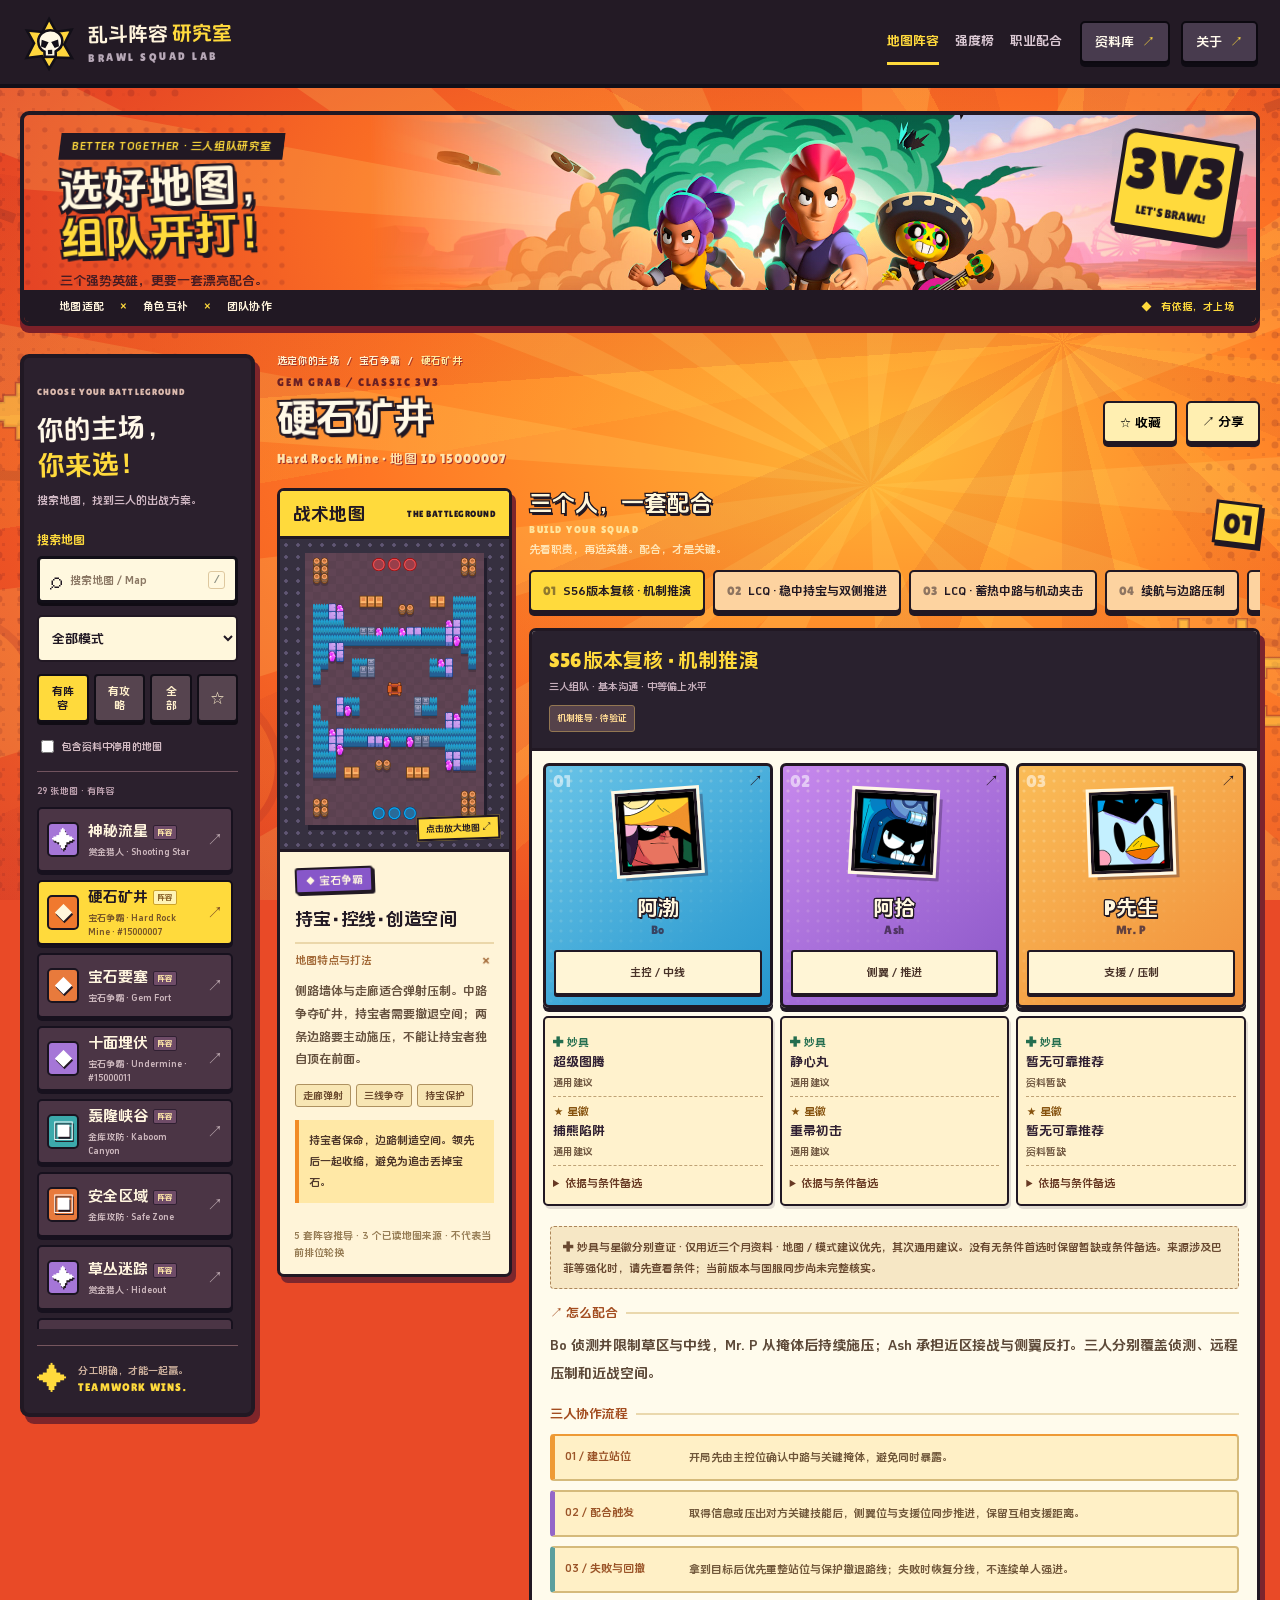
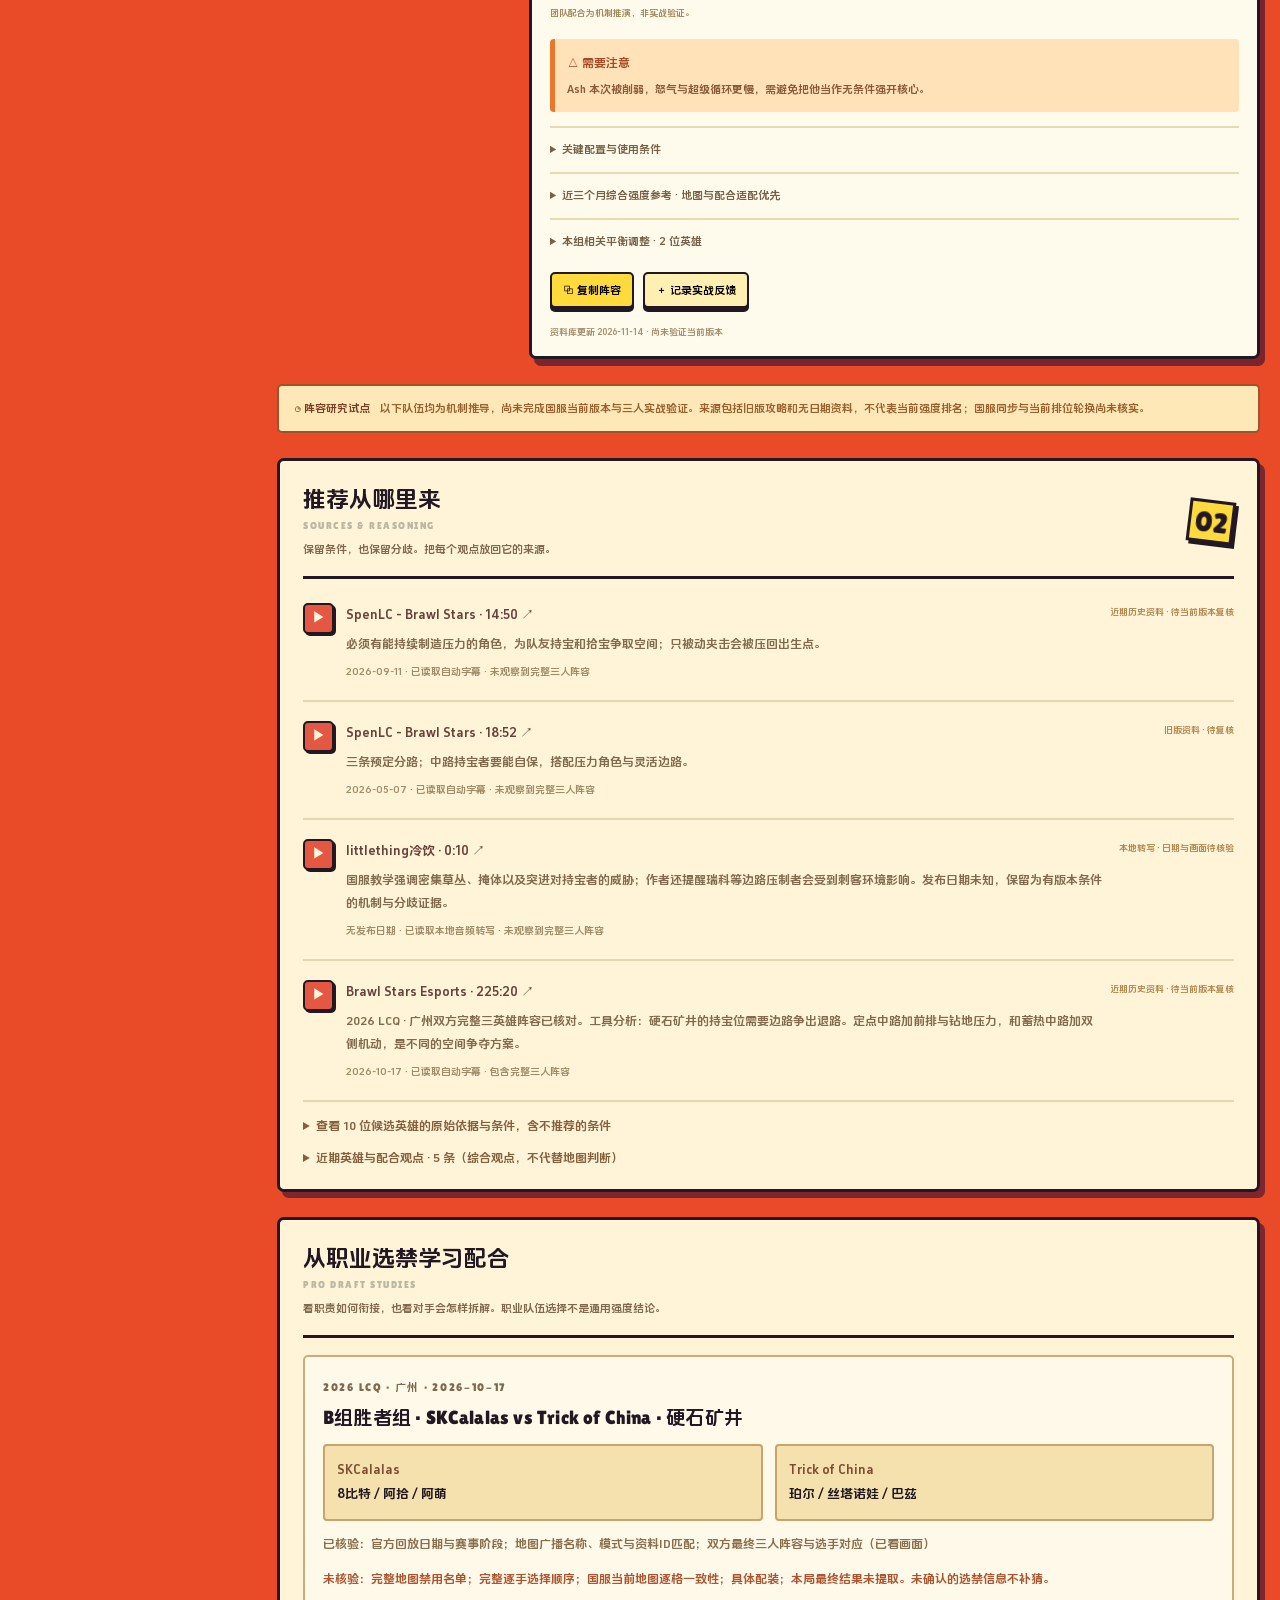
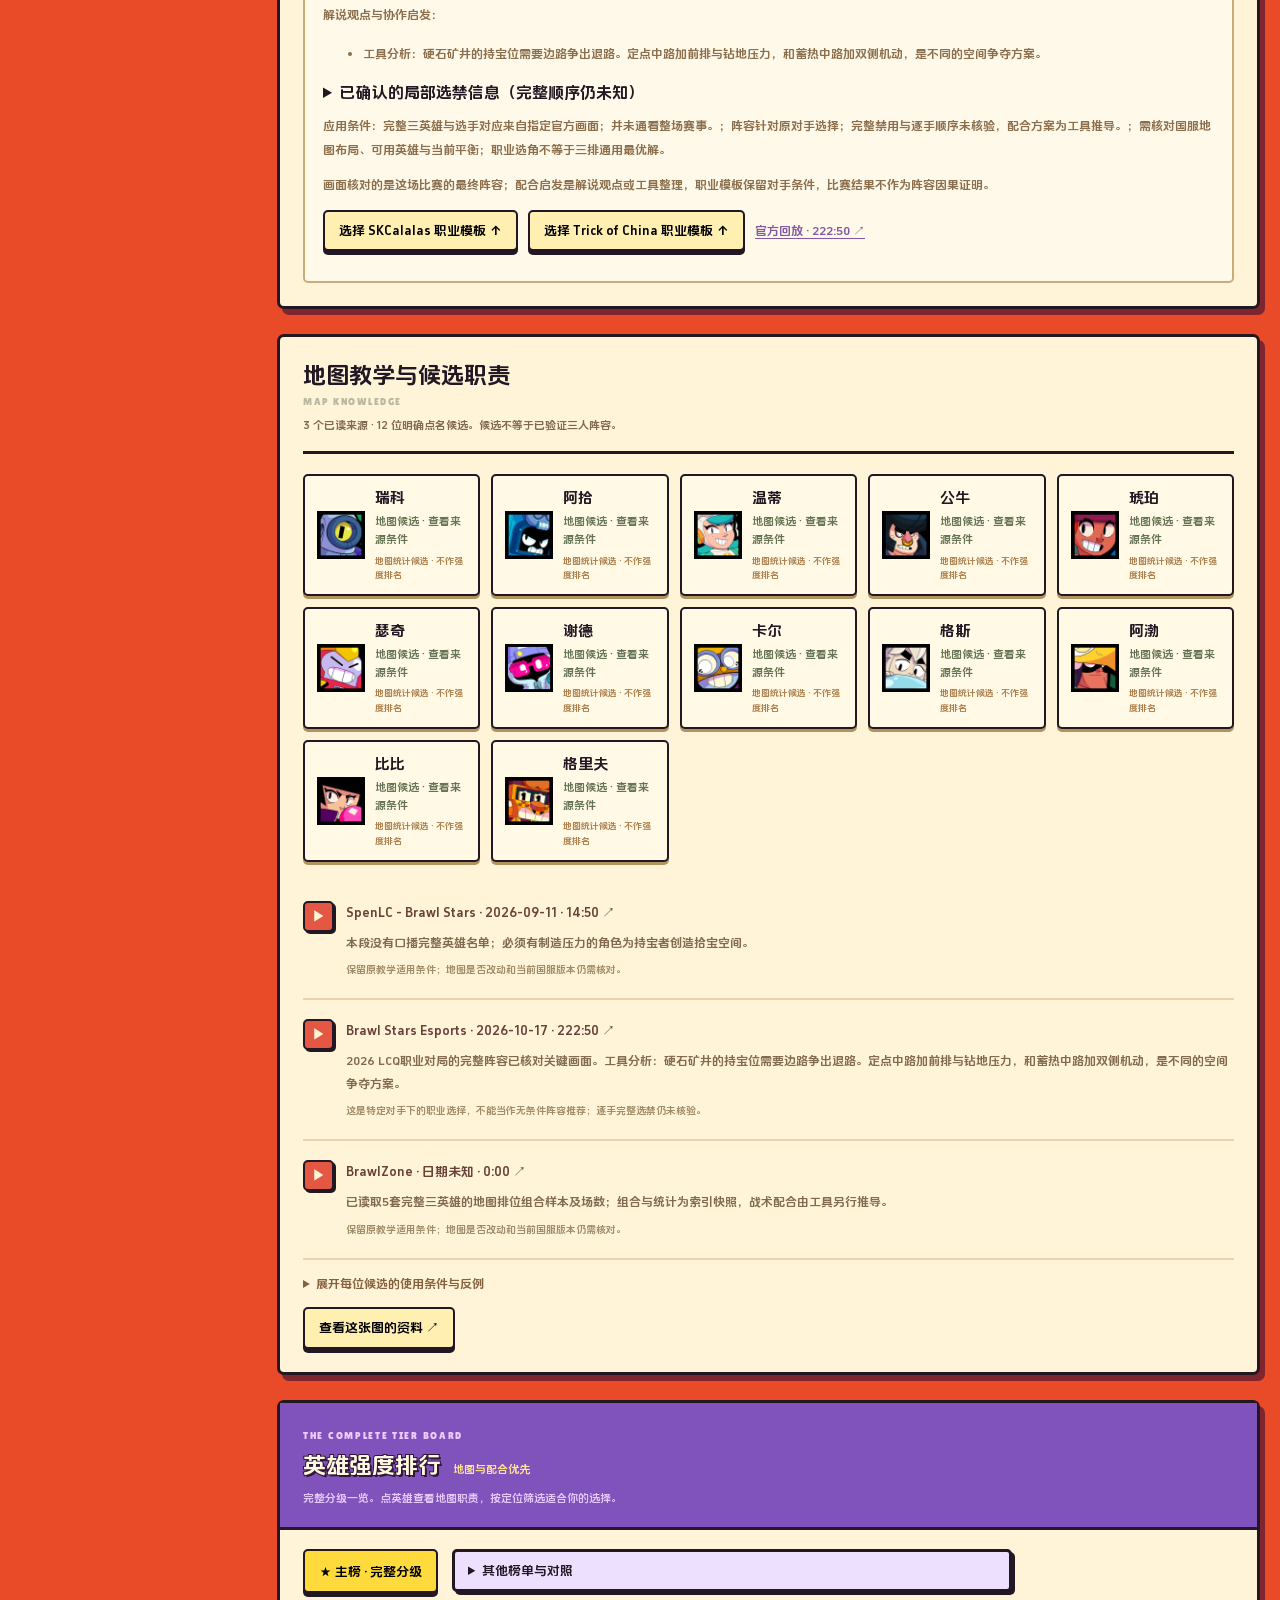
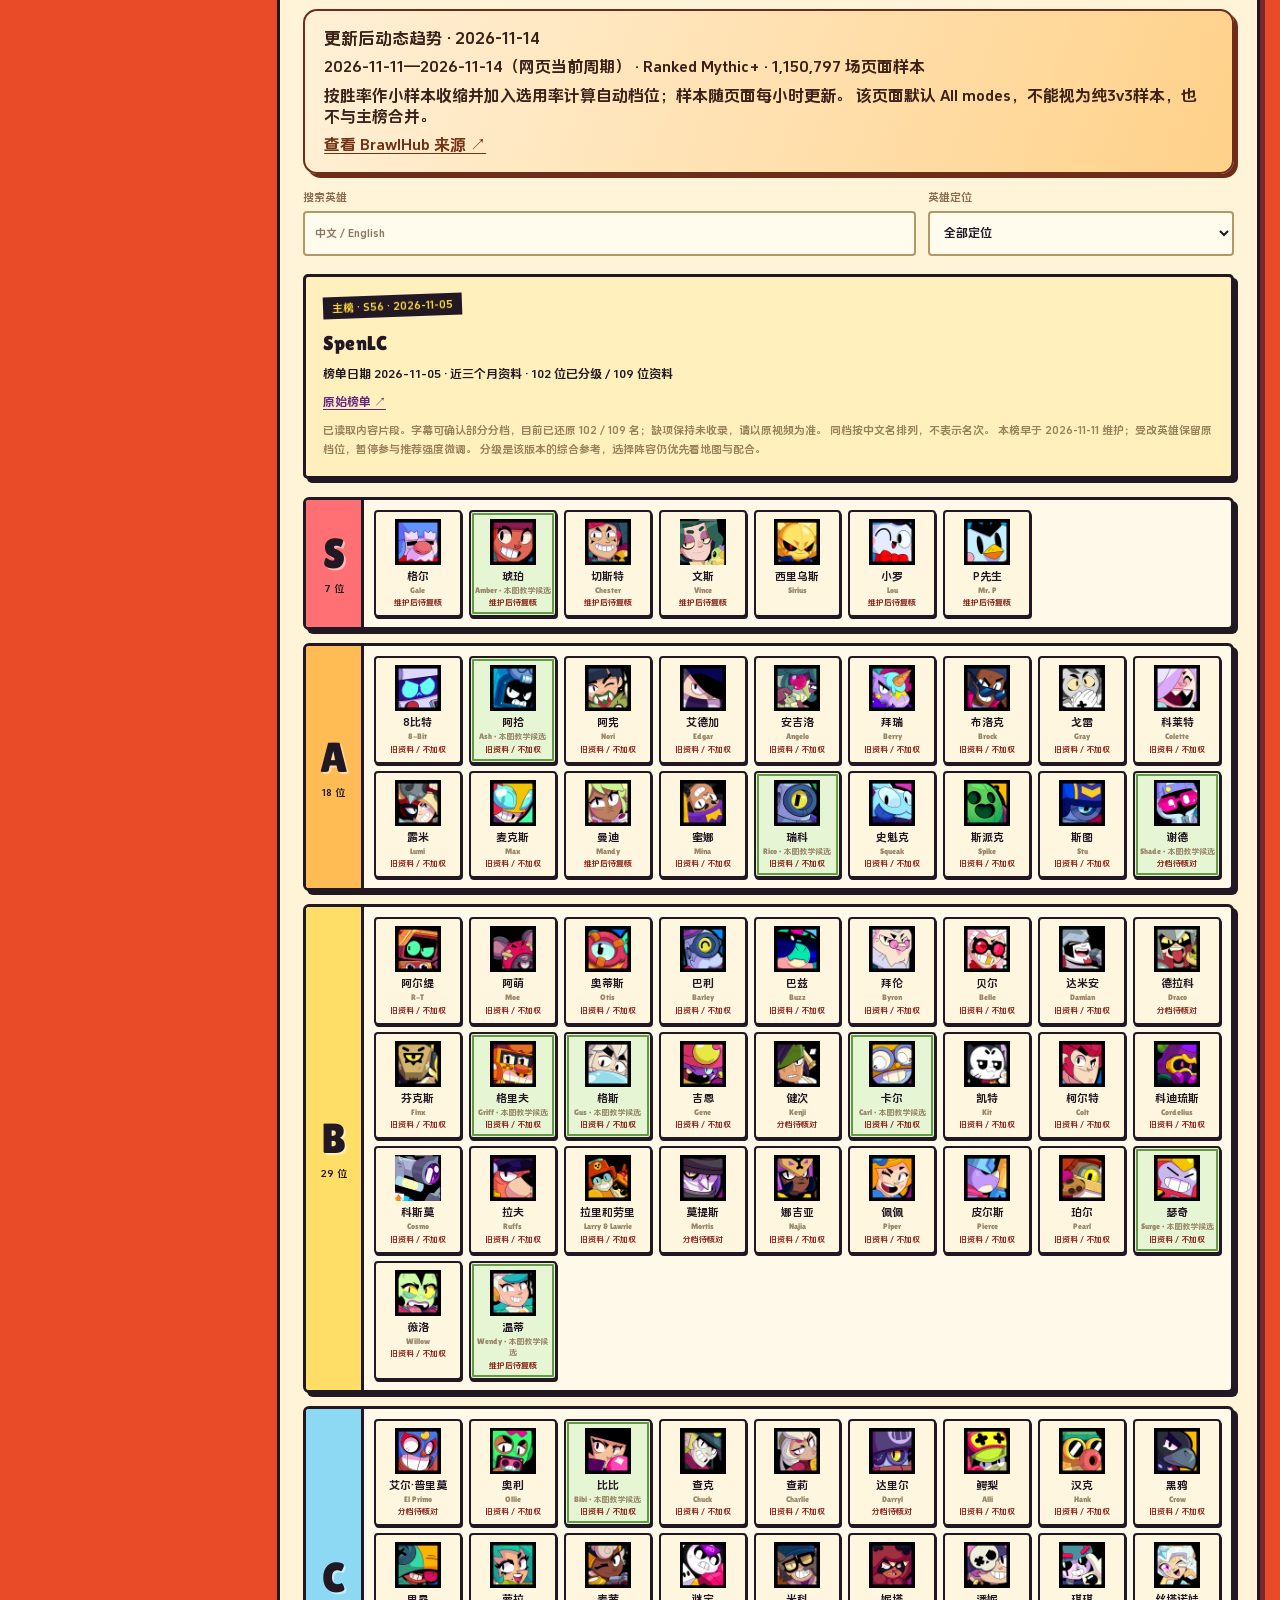
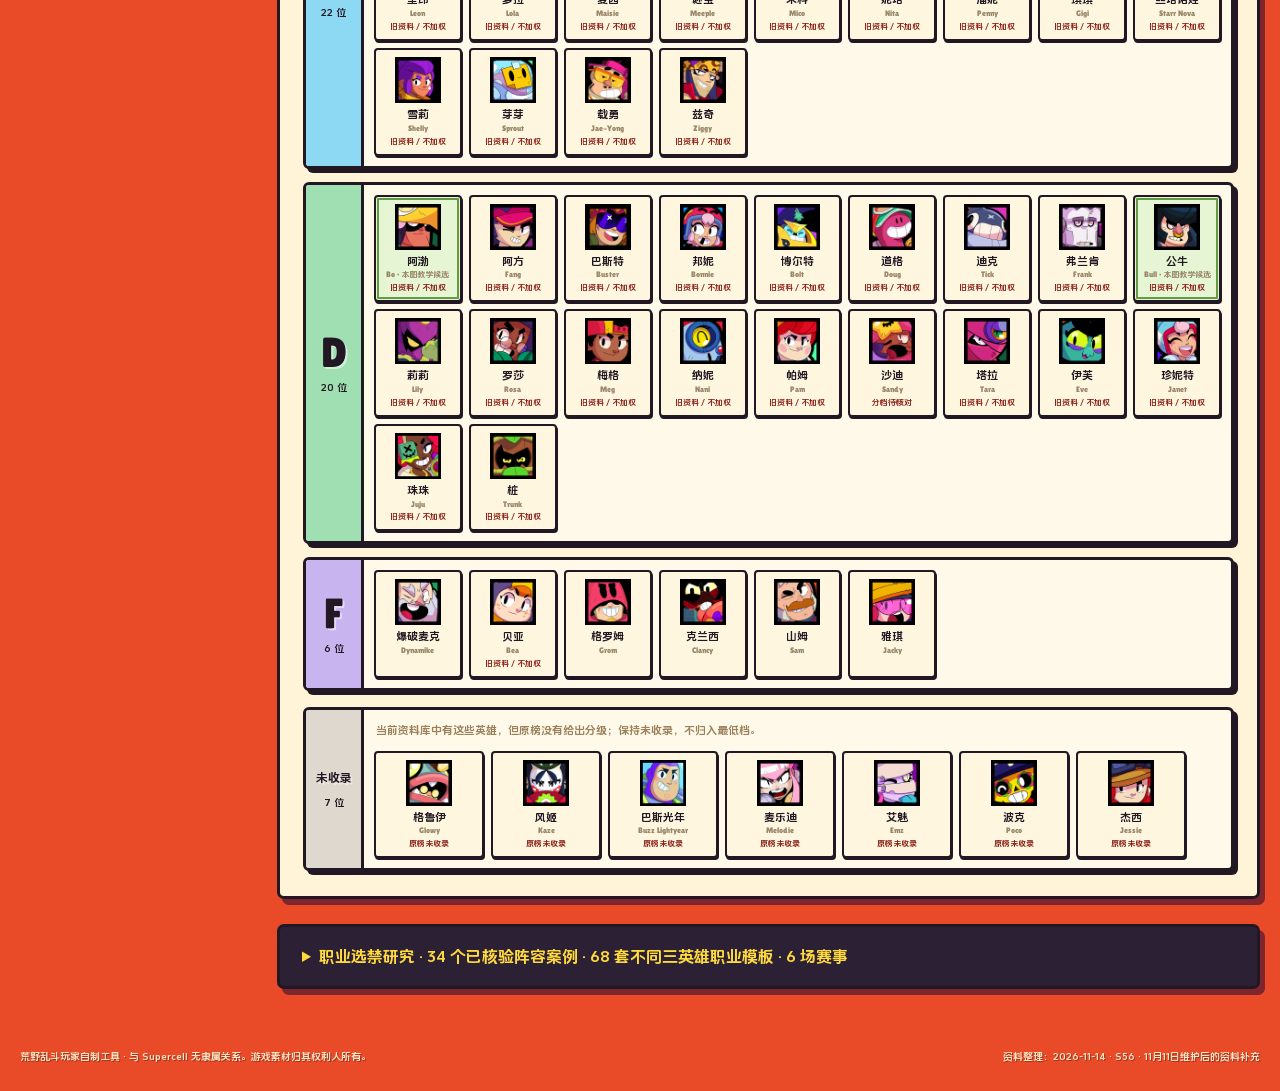
==== commit 9bf8ada6: "Publish Brawl Squad Lab website" ====
--- a/index.html
+++ b/index.html
@@ -43,6 +43,6 @@
   <footer>荒野乱斗玩家自制工具 · 与 Supercell 无隶属关系。游戏素材归其权利人所有。<span id="catalog-date"></span></footer>
   <dialog id="detail-dialog"><div id="dialog-content"></div><button id="close-dialog" class="dialog-close" aria-label="关闭详情">×</button></dialog>
   <div id="toast" role="status" aria-live="polite"></div>
-  <script type="module" src="app.js"></script>
+  <script type="module" src="app.js?v=20261114"></script>
 </body>
 </html>
--- a/styles.css
+++ b/styles.css
@@ -15,3 +15,5 @@
 @media(prefers-reduced-motion:reduce){html{scroll-behavior:auto}*,*::before,*::after{transition:none!important;animation:none!important}}
 
 .team-evidence{display:grid;grid-template-columns:auto 1fr;gap:5px 12px;align-items:baseline;margin:0 0 20px;padding:12px 14px;border:1px solid #d9dfcc;border-radius:9px;background:#f3f5eb;color:#475342}.team-evidence strong{font-size:11px}.team-evidence span{font-size:12px;font-weight:750;color:#26382d}.team-evidence small{grid-column:1/-1;font-size:10px;line-height:1.65;color:#6d7568}@media(max-width:560px){.team-evidence{grid-template-columns:1fr;gap:4px}.team-evidence small{grid-column:auto}}
+
+.ranking-trend{margin:1rem 0;padding:1rem 1.2rem;border:2px solid #6e2d1b;border-radius:14px;background:linear-gradient(110deg,#fff0d7,#ffd189);box-shadow:4px 4px 0 #6e2d1b;color:#3b2117}.ranking-trend strong{font-size:1.05rem}.ranking-trend p{margin:.45rem 0;font-weight:600}.ranking-trend a{font-weight:800;color:#713314}
--- a/comic.css
+++ b/comic.css
@@ -1,7 +1,7 @@
 @charset "UTF-8";
 @font-face{font-family:"Douyin Sans";src:url("assets/fonts/DouyinSansBold.woff2") format("woff2");font-weight:700;font-display:swap}
 @font-face{font-family:"Lilita One";src:url("assets/fonts/LilitaOne-Regular.woff2") format("woff2");font-weight:400 900;font-display:swap}
-:root{--paper:#fff4d8;--surface:#fffbec;--ink:#211823;--muted:#80684e;--line:#dec89f;--yellow:#ffda3c;--green:#427670;--soft:#f8e8bc;--orange:#b65727;--display:"Lilita One","Douyin Sans","Microsoft YaHei",sans-serif;--body:"Douyin Sans","Microsoft YaHei",sans-serif;--ease-out:cubic-bezier(.23,1,.32,1);font-family:var(--body);font-weight:700;color:var(--ink);background:#e94a27;font-synthesis:none}
+:root{--paper:#fff4d8;--surface:#fffbec;--ink:#211823;--muted:#80684e;--line:#dec89f;--yellow:#ffda3c;--green:#427670;--soft:#f8e8bc;--orange:#b65727;--display:"Lilita One","Douyin Sans","Microsoft YaHei",sans-serif;--body:"Douyin Sans","Microsoft YaHei",sans-serif;--ease-out:cubic-bezier(.23,1,.32,1);font-family:var(--body,"Douyin Sans",sans-serif);font-weight:700;color:var(--ink);background:#e94a27;font-synthesis:none}
 body{isolation:isolate}html{scroll-padding-top:20px}button,input,select,textarea{font:inherit}p{overflow-wrap:anywhere}h1,h2,h3,h4{font-family:var(--display);letter-spacing:.01em}button{transition:transform 120ms var(--ease-out),box-shadow 120ms var(--ease-out),background-color 120ms ease}button:active{transform:translateY(3px);box-shadow:0 1px 0 var(--ink)!important}button:focus-visible,a:focus-visible,input:focus-visible,select:focus-visible,textarea:focus-visible,summary:focus-visible{outline:4px solid #28dcf3;outline-offset:4px}a{text-underline-offset:3px}summary{touch-action:manipulation}.skip-link{border:3px solid var(--ink);box-shadow:4px 4px var(--ink);z-index:60}
 /* Original scenery: the reading panels stay still while decorative layers drift. */
 .comic-backdrop{position:fixed;inset:0;z-index:-2;overflow:hidden;pointer-events:none;background:#e94a27 url("assets/design/comic-burst.svg") center top/cover no-repeat}.backdrop-rays{position:absolute;inset:-25%;background:repeating-conic-gradient(from 15deg at 72% 42%,#ffb82e00 0deg 14deg,#ffcf4323 14deg 20deg,#ae222115 20deg 33deg);animation:backdrop-sway 24s ease-in-out infinite alternate}.backdrop-dots{position:absolute;inset:-12%;background:radial-gradient(circle,#55142640 1.7px,transparent 2px) 0 0/15px 15px;mask-image:linear-gradient(90deg,#000,transparent 20% 80%,#000);animation:smoke-drift 18s ease-in-out infinite alternate}.comic-spark{position:absolute;font:100px var(--display);color:#ffda4980;-webkit-text-stroke:3px #72222d60;paint-order:stroke fill;animation:sticker-float 9s ease-in-out infinite alternate}.spark-one{left:-15px;top:40%}.spark-two{right:-15px;top:68%;font-size:155px;animation-delay:-3s}.spark-three{right:3%;top:12%;font-size:75px;animation-delay:-5s}
@@ -15,7 +15,7 @@
 main{padding:0 0 35px}.breadcrumb{font-size:10px;color:#fff2ce;margin:0 0 9px;text-shadow:1px 1px #a83827}.breadcrumb span:last-child{color:#ffeda1}.map-title-row{margin-bottom:20px}.mode-overline{font:11px var(--display);letter-spacing:1.8px;color:#6b2024}.map-title-row h2{font-size:40px;margin:6px 0 5px;color:#fff9e7;-webkit-text-stroke:4px var(--ink);paint-order:stroke fill;text-shadow:3px 4px 0 var(--ink);transform:rotate(-1deg);transform-origin:left}.map-title-row .en{font:13px var(--display);letter-spacing:1px;color:#ffe4ac;text-shadow:1px 1px #a1312a}.map-actions{gap:9px;flex-direction:row}.action{border:2px solid var(--ink);border-radius:5px;background:#ffefb1;box-shadow:0 4px 0 var(--ink);font-size:13px;padding:10px 14px}.action.primary,#copy-team,.action[aria-pressed=true]{background:var(--yellow);border-color:var(--ink)}.battle-stage{display:grid;grid-template-columns:minmax(220px,270px) minmax(0,1fr);gap:20px;align-items:start}.map-overview{display:block;min-width:0;margin:0;overflow:hidden;background:var(--paper);border:3px solid var(--ink);border-radius:7px;box-shadow:4px 6px 0 #7d272d}.map-card-label{display:flex;align-items:center;justify-content:space-between;gap:5px;padding:11px 13px;background:var(--yellow);border-bottom:3px solid var(--ink);font-size:18px}.map-card-label small{font:9px var(--display);letter-spacing:.5px}.map-visual{min-height:265px;border:0;border-bottom:3px solid var(--ink);border-radius:0;background:radial-gradient(circle,#605674 1.5px,transparent 2px) 0 0/12px 12px,#363040}.map-visual img{height:310px;padding:14px 12px 24px;filter:drop-shadow(3px 5px 0 #100c1980)}.map-caption{bottom:9px;right:9px;background:var(--yellow);color:var(--ink);border:2px solid var(--ink);padding:4px 7px;font-size:9px;border-radius:0;transform:rotate(-2deg)}.map-explanation{padding:15px 15px 6px}.mode-chip{background:#8757c9;color:#fff6e0;border:2px solid var(--ink);border-radius:3px;padding:4px 8px;font-size:11px;box-shadow:2px 2px 0 var(--ink);transform:rotate(-2deg)}.map-explanation h3{font-size:18px;line-height:1.45;margin:13px 0 10px}.map-explanation p{font-size:12px;line-height:1.9;color:#675340}.tags{gap:5px;margin:13px 0}.tag{border:1.5px solid #ae9160;background:#f8e6b4;padding:4px 7px;font-size:10px;border-radius:3px;color:#6c4b2e}.map-explanation .objective{padding:10px!important;border-left:4px solid #f28b26;background:#ffe8a6;color:#4f382b!important;font-size:11px}.coverage-summary{font-size:10px;line-height:1.7;color:#977d55;padding:9px 14px 13px;margin:0}.section-heading{align-items:center;margin-bottom:15px}.section-heading h3{font-size:25px;letter-spacing:0}.section-heading h3 small{display:block;font:10px var(--display);letter-spacing:1.5px;margin:6px 0 0;opacity:.6}.section-heading p{font-size:11px;line-height:1.7;margin-top:9px}.section-number{display:grid;place-items:center;flex-shrink:0;width:46px;height:43px;font:28px var(--display);background:var(--yellow);color:var(--ink);border:3px solid var(--ink);box-shadow:3px 3px 0 var(--ink);transform:rotate(7deg);letter-spacing:0}.squads-section{min-width:0}.squads-section>.section-heading h3{color:#fff8db;-webkit-text-stroke:2.5px var(--ink);paint-order:stroke fill;text-shadow:2px 3px 0 var(--ink)}.squads-section>.section-heading h3 small{color:#ffe59e;-webkit-text-stroke:0;text-shadow:none;opacity:1}.squads-section>.section-heading p{color:#ffe5b6}.team-tabs{gap:8px;padding:0 4px 7px 0;margin:0 0 9px;scrollbar-width:thin}.team-tab{font-size:12px;border:2px solid var(--ink);border-radius:5px;background:#fdd3a0;box-shadow:0 4px 0 var(--ink);padding:11px 12px;color:var(--ink)}.team-tab.active{background:var(--yellow);border-color:var(--ink);color:var(--ink)}.team-tab span{font:12px var(--display);margin-right:7px;opacity:.5}.team-panel{border:3px solid var(--ink);border-radius:7px;box-shadow:5px 7px 0 #7c242d}.team-header{background:#29212e;color:#fff4d5;padding:16px 17px;border-bottom:3px solid var(--ink)}.team-header h4{font-size:20px;color:var(--yellow)}.team-header p{font-size:10px;color:#c6afbc}.inference-badge{font-size:9px;background:#55424a;border:1px solid #937752;color:#ffda93;border-radius:3px;line-height:1.7}.hero-grid{gap:10px;padding:15px 15px 0}.hero-card{isolation:isolate;overflow:hidden;border:3px solid var(--ink);border-radius:6px;background:linear-gradient(140deg,#68c3e7,#2696cd);box-shadow:0 4px 0 #201924;padding:21px 8px 10px;transition:transform 120ms var(--ease-out),box-shadow 120ms var(--ease-out)}.hero-card:nth-child(2){background:linear-gradient(140deg,#c789ed,#8a56c7)}.hero-card:nth-child(3){background:linear-gradient(140deg,#fabc57,#f1903c)}.hero-card::before{content:"";position:absolute;inset:0;z-index:-1;background:radial-gradient(circle,#fff5db4d 1.3px,transparent 1.8px) 0 0/10px 10px;mask-image:linear-gradient(145deg,#000,transparent 75%)}.hero-card::after{content:"01";position:absolute;left:7px;top:5px;color:#ffffff8c;font:17px var(--display)}.hero-card:nth-child(2)::after{content:"02"}.hero-card:nth-child(3)::after{content:"03"}.hero-card img{width:100px;height:100px;border:3px solid var(--ink);outline:3px solid #fff8e4;box-shadow:6px 6px 0 #2a193b55;transform:rotate(-4deg);filter:none;background:#fff5dd;margin:9px 0 8px}.hero-card:nth-child(2) img{transform:rotate(3deg)}.hero-card:nth-child(3) img{transform:rotate(-2deg)}.hero-card strong{font:23px/1.3 var(--display);color:#fff7de;-webkit-text-stroke:2.5px var(--ink);paint-order:stroke fill;text-shadow:1px 2px 0 var(--ink);margin:9px 0 1px}.hero-card .hero-en{font:12px var(--display);color:#34223c;opacity:.75;letter-spacing:.5px}.hero-info-hint{top:5px;right:7px;font-size:15px;color:#251a25}.role{display:grid;place-items:center;margin-top:13px;padding:6px 4px;min-height:45px;font-size:11px;line-height:1.55;border:2px solid var(--ink);border-radius:3px;background:#fff5d6;box-shadow:0 2px 0 #221725;color:#493329}.hero-card .hero-placeholder{width:100px;height:100px;border:3px solid var(--ink);background:#fff4d6;font-size:43px;border-radius:0}.team-body{padding:20px 18px 16px}.detail-label{font-size:13px;margin-bottom:10px;color:#a34d20}.detail-label .line{height:2px;background:#ead8ad}.team-body p{font-size:13px;line-height:1.95;margin-bottom:18px;color:#5d4938}.coordination-plan{gap:9px;margin:12px 0}.coordination-step{border:2px solid #d5ba7b;border-top:5px solid #ee9a35;background:#fff0c6;border-radius:4px;padding:11px 10px}.coordination-step:nth-child(2){border-top-color:#9466c8}.coordination-step:nth-child(3){border-top-color:#5b9f9d}.coordination-step strong{font-size:11px;color:#9b5529;line-height:1.65}.coordination-step p{font-size:11px;line-height:1.9;margin:8px 0 0;color:#71583b}.coordination-note{font-size:9px!important;color:#a48a62!important;line-height:1.8!important}.risk-box{background:#ffe2b8;border-left:5px solid #ec762c;border-radius:4px;padding:12px}.risk-box strong{font-size:12px;color:#a64a25}.risk-box p{font-size:11px;color:#8a5b36;margin:7px 0 0}.team-body details{border-top:2px solid #e9d8b2;padding-top:12px}.team-body summary{font-size:11px;color:#756147}.team-body details p{font-size:12px}.team-bottom{gap:9px;margin-top:20px}.team-bottom .action{font-size:11px;padding:9px 11px}.team-bottom>span{font-size:9px;line-height:1.8;color:#a49070;flex-basis:100%;margin:7px 0 0}.team-evidence{display:grid;grid-template-columns:1fr;gap:5px;border:2px solid #9cbd9d;background:#edf1d5;padding:11px 13px}.team-evidence strong{font-size:12px;color:#38714c}.team-evidence span{font:17px var(--display);color:#28533e}.team-evidence small{font-size:10px;line-height:1.7;color:#6d8263}.version-note{font-size:11px;line-height:1.9;background:#ffe8b8;border:2px solid #9e532b;border-radius:5px;padding:12px 16px;margin:25px 0;color:#99612e}.version-note strong{color:#793d26}
 /* Source panels and the secondary meta / pro areas */
 .evidence-section,.knowledge-section,.pro-section,.ranking-section,.pro-hub{margin:25px 0 0;border:3px solid var(--ink);border-radius:7px;padding:23px;background:var(--paper);box-shadow:5px 6px 0 #7e252e;min-width:0}.evidence-section>.section-heading,.knowledge-section>.section-heading,.pro-section>.section-heading{border-bottom:3px solid var(--ink);padding-bottom:17px;margin-bottom:5px}.source-card{gap:12px;padding:19px 0;border-bottom:2px solid #e9d5ad}.source-icon{width:31px;height:31px;border:2px solid var(--ink);border-radius:5px;background:#e45743;color:#fff6da;box-shadow:2px 2px 0 var(--ink);font:14px var(--display)}.source-body a{font-size:13px;line-height:1.8;color:#69413b}.source-body p{font-size:12px;line-height:1.9;color:#826a4e;margin:7px 0}.source-body small{display:block;font-size:10px;line-height:1.8;color:#a08c68}.source-status{font-size:9px;color:#b38950}.candidates summary{font-size:12px;color:#85603d}.candidate-row{border-bottom:2px solid #eddcb9;padding:13px 0;font-size:12px;line-height:1.9}.candidate-row strong{font-size:14px}.candidate-row p{color:#8a7355}.candidate-row a{font-size:11px}.review-alert{color:#aa5530!important}.tactics-note{padding:10px 12px;background:#f9e8c0;border-left:4px solid #db9e43;margin-top:9px}.tactics-note p{margin:5px 0}.knowledge-candidates{gap:11px;margin:20px 0}.knowledge-hero{background:#fff9e5;border:2px solid var(--ink);border-radius:5px;box-shadow:0 3px 0 #b19360}.knowledge-hero strong{font-size:15px}.knowledge-hero small{font-size:11px;line-height:1.6}.knowledge-hero em{font-size:9px;color:#ae8250}.empty{background:var(--paper);border:3px solid var(--ink);border-radius:7px;box-shadow:5px 7px 0 #80272e;padding:30px 22px}.empty h3{font-size:23px;line-height:1.5}.empty p{font-size:13px}.empty-list{font-size:12px}.map-list .empty-list{color:#efc8ac}.eyebrow{font:11px var(--display);letter-spacing:1.7px}
-.ranking-section{scroll-margin-top:20px;padding:25px 23px}.ranking-section>.section-heading{background:#8052bc;border-bottom:3px solid #25192e;margin:-25px -23px 19px;padding:20px 23px;color:#fff7e3}.ranking-section .eyebrow{color:#edccff;font-size:10px}.ranking-section h3{font-size:28px;color:#fff9df;-webkit-text-stroke:2px #30173a;paint-order:stroke fill;text-shadow:2px 2px #30173a;margin-top:7px}.ranking-section h3 small{display:inline-block;font:11px var(--body);color:#ffe295;-webkit-text-stroke:0;text-shadow:none;letter-spacing:0;margin-left:12px;opacity:1}.ranking-section .section-heading p{color:#e6c8fa;font-size:11px}.ranking-controls label{font-size:11px;color:#8d6d50}.ranking-controls input,.ranking-controls select{height:45px;background:#fffbed;border:2px solid #b29768;border-radius:4px;padding:10px;font-size:12px}.form-note{font-size:11px;color:#9b805b;line-height:1.9}.ranking-source-note{margin:17px 0}.ranking-source-note a{color:#8954ad}.rank-grid{gap:10px}.rank-hero{gap:8px;padding:10px 8px;background:#fffbed;border:2px solid #dbc8a1;border-radius:5px;box-shadow:0 3px 0 #d7bb87}.rank-hero img{width:38px;height:38px}.rank-hero strong{font-size:12px}.rank-hero small{font:10px/1.6 var(--display);color:#9a886b}.rank-hero em{font-size:9px;color:#b26b32}.rank-hero.map-candidate{background:#ffe99c;border-color:#eab74c;box-shadow:0 3px 0 #d49f40}.rank-tier{gap:13px;margin-top:20px;padding-top:17px;border-top:2px solid #e3cc9e}.rank-tier>strong{font:28px var(--display);color:#9b65b8}.ranking-all>summary{font-size:13px;color:#83519a}.ranking-comparison{max-height:530px;gap:10px;overscroll-behavior:contain;padding:4px}.ranking-comparison>div{border:2px solid #dac6a2;border-radius:5px;background:#fffbed}.ranking-comparison .rank-hero{box-shadow:none}.ranking-comparison p{font-size:11px;color:#8b7051;line-height:1.9}.pro-hub{padding:19px 22px;background:#2c2134;color:#ffebc3;scroll-margin-top:20px}.pro-hub summary{font-size:16px;color:var(--yellow)}.pro-hub .form-note{color:#bba5c4}.map-link{color:#f0bd6a;font-size:13px;box-shadow:none;text-align:left}.pro-card{border:2px solid #c8ad7b;background:#fff9e9;border-radius:5px;padding:18px;margin-top:17px}.pro-card h4{font-size:19px;margin:9px 0 14px}.pro-card p,.pro-card li{font-size:12px;line-height:1.95;color:#8b6e4b}.pro-card a{color:#8458a1;font-size:12px}.pro-side{background:#f4e1ad;border:2px solid #c6a36f;border-radius:4px;font-size:13px;line-height:1.9}.pro-side strong{color:#7d4c31}.meta-hero{font-size:12px}.meta-hero a{font-size:11px;color:#735383;background:#efe3f3;border:1px solid #d9bfdf}.meta-hero span{font-size:11px;color:#a18c6d}
+.ranking-section{scroll-margin-top:20px;padding:25px 23px}.ranking-section>.section-heading{background:#8052bc;border-bottom:3px solid #25192e;margin:-25px -23px 19px;padding:20px 23px;color:#fff7e3}.ranking-section .eyebrow{color:#edccff;font-size:10px}.ranking-section h3{font-size:28px;color:#fff9df;-webkit-text-stroke:2px #30173a;paint-order:stroke fill;text-shadow:2px 2px #30173a;margin-top:7px}.ranking-section h3 small{display:inline-block;font:11px var(--body,"Douyin Sans",sans-serif);color:#ffe295;-webkit-text-stroke:0;text-shadow:none;letter-spacing:0;margin-left:12px;opacity:1}.ranking-section .section-heading p{color:#e6c8fa;font-size:11px}.ranking-controls label{font-size:11px;color:#8d6d50}.ranking-controls input,.ranking-controls select{height:45px;background:#fffbed;border:2px solid #b29768;border-radius:4px;padding:10px;font-size:12px}.form-note{font-size:11px;color:#9b805b;line-height:1.9}.ranking-source-note{margin:17px 0}.ranking-source-note a{color:#8954ad}.rank-grid{gap:10px}.rank-hero{gap:8px;padding:10px 8px;background:#fffbed;border:2px solid #dbc8a1;border-radius:5px;box-shadow:0 3px 0 #d7bb87}.rank-hero img{width:38px;height:38px}.rank-hero strong{font-size:12px}.rank-hero small{font:10px/1.6 var(--display);color:#9a886b}.rank-hero em{font-size:9px;color:#b26b32}.rank-hero.map-candidate{background:#ffe99c;border-color:#eab74c;box-shadow:0 3px 0 #d49f40}.rank-tier{gap:13px;margin-top:20px;padding-top:17px;border-top:2px solid #e3cc9e}.rank-tier>strong{font:28px var(--display);color:#9b65b8}.ranking-all>summary{font-size:13px;color:#83519a}.ranking-comparison{max-height:530px;gap:10px;overscroll-behavior:contain;padding:4px}.ranking-comparison>div{border:2px solid #dac6a2;border-radius:5px;background:#fffbed}.ranking-comparison .rank-hero{box-shadow:none}.ranking-comparison p{font-size:11px;color:#8b7051;line-height:1.9}.pro-hub{padding:19px 22px;background:#2c2134;color:#ffebc3;scroll-margin-top:20px}.pro-hub summary{font-size:16px;color:var(--yellow)}.pro-hub .form-note{color:#bba5c4}.map-link{color:#f0bd6a;font-size:13px;box-shadow:none;text-align:left}.pro-card{border:2px solid #c8ad7b;background:#fff9e9;border-radius:5px;padding:18px;margin-top:17px}.pro-card h4{font-size:19px;margin:9px 0 14px}.pro-card p,.pro-card li{font-size:12px;line-height:1.95;color:#8b6e4b}.pro-card a{color:#8458a1;font-size:12px}.pro-side{background:#f4e1ad;border:2px solid #c6a36f;border-radius:4px;font-size:13px;line-height:1.9}.pro-side strong{color:#7d4c31}.meta-hero{font-size:12px}.meta-hero a{font-size:11px;color:#735383;background:#efe3f3;border:1px solid #d9bfdf}.meta-hero span{font-size:11px;color:#a18c6d}
 /* Dialogs, tools and source tables use the same paper-and-ink material. */
 footer{max-width:1496px;border:0;color:#ffe6bf;font-size:10px;line-height:1.9;text-shadow:1px 1px #a13329;padding:23px 20px calc(25px + env(safe-area-inset-bottom))}dialog{border:4px solid var(--ink);border-radius:9px;background:var(--paper);box-shadow:8px 10px 0 #100c18aa;width:min(720px,calc(100% - 36px));max-height:86dvh;padding:29px}dialog::backdrop{background:#160d22c9}.dialog-close{top:12px;right:12px;display:grid;place-items:center;width:36px;height:36px;padding:0;background:#ee5c3a;color:#fff4d3;border:2px solid var(--ink);border-radius:4px;box-shadow:0 3px 0 var(--ink);font:30px/1 var(--display)}.dialog-copy h2{font-size:28px;line-height:1.45;margin:10px 0 20px;padding-right:28px}.dialog-copy h3{font-size:18px;line-height:1.6}.dialog-copy p,.dialog-copy li{font-size:13px;line-height:1.95;color:#866b4b}.dialog-copy .hero-portrait{width:108px;margin:15px 8px;border:3px solid var(--ink);box-shadow:5px 5px 0 #f3ba56;transform:rotate(4deg)}.dialog-copy .meta{font-size:11px;color:#ae8d62}.method-stat div{background:#ffe59c;border:2px solid #c69b4d;border-radius:4px;font-size:11px}.method-stat strong{font:31px var(--display);color:#a85528}.library-dialog{width:min(1000px,calc(100% - 36px))}.library-filters input{border:2px solid #bd9d64;border-radius:4px;background:#fffbed}.library-filters select{font-size:14px;border-color:#bd9d64}.library-card{padding:20px 0;border-top:2px solid #d9be87}.platform-label{background:#a15bb4;color:#fff3dd;border:2px solid #5a375e;border-radius:3px}.read-state.read{color:#688a55}.library-title{font-size:16px;color:#4c3534}.library-meta{font-size:11px!important}.library-card summary{font-size:12px;color:#9d5d2f}.library-claim{border-bottom-color:#e1cb9c}.library-claim a{font-size:11px;color:#a3619d}.library-claim p{font-size:13px!important;line-height:1.95}.library-claim small{font-size:11px;color:#a88c64;line-height:1.9}.tier-records>div{font-size:12px;line-height:1.9}.tier-records strong{font:25px var(--display);color:#9f5caa}.tier-records p{font-size:12px!important}.feedback-form label{font-size:14px}.feedback-form textarea{min-height:120px;background:#fffbed;border:2px solid #bc985b;font-size:16px}#toast{bottom:calc(24px + env(safe-area-inset-bottom));background:var(--yellow);color:var(--ink);border:3px solid var(--ink);box-shadow:4px 5px 0 var(--ink);border-radius:5px;font-size:13px}.loading{color:#fff2c8;font-size:16px}.error-banner{background:var(--paper);border:3px solid var(--ink);font-size:14px}
 @media(hover:hover) and (pointer:fine){.quiet:hover{background:#6a4c64}.top-nav a:hover{color:var(--yellow)}.map-item:hover{background:#6b4b55}.map-item.selected:hover{background:#ffe66d}.action:hover,.team-tab:hover{background:#ffe684;border-color:var(--ink)}.hero-card:hover{transform:translateY(-3px);box-shadow:0 7px 0 #201924;border-color:var(--ink);background:linear-gradient(140deg,#68c3e7,#2696cd)}.hero-card:nth-child(2):hover{background:linear-gradient(140deg,#c789ed,#8a56c7)}.hero-card:nth-child(3):hover{background:linear-gradient(140deg,#fabc57,#f1903c)}.rank-hero:hover,.knowledge-hero:hover{border-color:#ac6f3d;background:#ffebb0}}
@@ -32,3 +32,35 @@
 @media(prefers-reduced-motion:reduce){html{scroll-behavior:auto}*,*::before,*::after{animation:none!important;transition:none!important}dialog::backdrop{backdrop-filter:none}}
 
 .hero-card:active{transform:translateY(2px)}
+
+/* Loadout notes stay beside each brawler, with disclosure outside its profile button. */
+.hero-unit{min-width:0;display:flex;flex-direction:column;gap:8px;align-self:start}
+.hero-unit>.hero-card{width:100%;position:relative;flex-shrink:0}
+.hero-unit:nth-child(2)>.hero-card{background:linear-gradient(140deg,#c789ed,#8a56c7)}
+.hero-unit:nth-child(3)>.hero-card{background:linear-gradient(140deg,#fabc57,#f1903c)}
+.hero-unit:nth-child(2)>.hero-card::after{content:"02"}
+.hero-unit:nth-child(3)>.hero-card::after{content:"03"}
+.hero-unit:nth-child(2)>.hero-card img{transform:rotate(3deg)}
+.hero-unit:nth-child(3)>.hero-card img{transform:rotate(-2deg)}
+.loadout-card{min-width:0;padding:10px 8px;border:2px solid var(--ink);border-radius:5px;background:#fff2cd;color:#302032;box-shadow:2px 3px 0 #35203825;text-align:left;overflow-wrap:anywhere}
+.loadout-choice{display:grid;grid-template-columns:1fr;gap:3px;padding:7px 0;border-bottom:1px dashed #bfa275}
+.loadout-kind{font-size:11px;color:#246e4f}.loadout-choice.starPower .loadout-kind{color:#86520e}
+.loadout-name{font-size:13px;line-height:1.6}.loadout-badge{font-size:10px;color:#725a43}
+.loadout-card details{margin-top:8px}.loadout-card summary{font-size:11px;cursor:pointer;line-height:1.8;color:#683923}
+.loadout-card h5{font-size:13px;margin:14px 0 6px}.loadout-card h6{font-size:11px;margin:12px 0 7px}
+.loadout-evidence{padding:9px 0;border-bottom:1px solid #ddc69b;line-height:1.8}
+.loadout-evidence>strong{font-size:12px;display:block}.loadout-evidence>strong small{display:block;font-size:10px}
+.loadout-evidence p,.loadout-card section>p{font-size:11px;line-height:1.9;margin:6px 0}
+.loadout-evidence a{display:block;font-size:11px;color:#783521;text-decoration:underline;text-underline-offset:3px}
+.loadout-evidence>small{display:block;font-size:10px;color:#725a43;line-height:1.9;margin-top:6px}
+.loadout-condition{padding:7px;background:#ffe09a;border-left:3px solid #a96028}
+.team-body>.loadout-policy{font-size:11px;line-height:1.9;padding:10px 12px;background:#f6e7c5;border:1px dashed #ac8559;border-radius:4px;color:#6a4a31;margin:0 0 15px}
+.dialog-copy .loadout-card{margin:22px 0;padding:15px}.dialog-copy .loadout-choice{grid-template-columns:60px minmax(0,1fr) auto;align-items:center;gap:10px}
+.dialog-copy .loadout-evidence p{font-size:13px}.dialog-copy .loadout-evidence a{font-size:12px}
+@media(max-width:600px){.loadout-card{padding:7px 5px}.loadout-name{font-size:11px}.loadout-kind,.loadout-badge{font-size:10px}.loadout-card summary{font-size:10px}.loadout-evidence p{font-size:11px}.dialog-copy .loadout-choice{grid-template-columns:45px minmax(0,1fr)}.dialog-copy .loadout-badge{grid-column:2}}
+.professional-team-evidence{display:block!important;background:#fff0b8!important;border:3px solid var(--ink);border-radius:5px;box-shadow:3px 3px 0 var(--ink);padding:14px!important;margin-bottom:18px;overflow-wrap:anywhere}.professional-team-evidence>strong{display:block;color:#76240c}.professional-team-evidence>span{display:block;font-size:11px;margin:5px 0}.professional-team-evidence p{font-size:12px;margin:8px 0!important}.professional-team-evidence small{display:block;line-height:1.65}.professional-team-evidence>a{display:inline-block;margin-top:9px;font-weight:700;color:#6a2480}.pro-template-link{margin:0 10px 12px 0;max-width:100%;white-space:normal}.team-tab{overflow-wrap:anywhere}
+.ranking-navigation{display:flex;align-items:flex-start;gap:14px;flex-wrap:wrap;margin:16px 0}.ranking-main-button{background:var(--yellow)!important;min-height:44px}.ranking-main-button[aria-pressed=false]{background:#fff5d9!important}.ranking-secondary{flex:1;min-width:0;max-width:560px;margin:0;padding:10px 13px;border:3px solid var(--ink);border-radius:5px;background:#ede0ff;box-shadow:3px 3px 0 var(--ink)}.ranking-secondary summary{font-size:13px;cursor:pointer}.ranking-secondary label{display:block;margin-top:14px;font-size:12px}.ranking-secondary select{width:100%;min-width:0;height:auto;min-height:44px;margin:7px 0;padding:9px;border:2px solid var(--ink);background:#fff8e6;color:var(--ink);font:700 13px var(--body,"Douyin Sans",sans-serif);border-radius:4px}.ranking-secondary .form-note{margin:7px 0 0;font-size:11px}.ranking-controls{grid-template-columns:minmax(0,2fr) minmax(0,1fr);margin-bottom:18px}.ranking-controls>label:first-child{grid-column:auto}.ranking-provenance{padding:17px;margin:0 0 18px;border:3px solid var(--ink);border-radius:5px;background:#fff0bd;box-shadow:4px 4px 0 var(--ink);overflow-wrap:anywhere}.ranking-edition{display:inline-block;background:var(--ink);color:var(--yellow);padding:4px 9px;font-size:11px;transform:rotate(-2deg)}.ranking-provenance h4{margin:12px 0 7px;font-size:20px;line-height:1.4}.ranking-provenance>p{font-size:12px;line-height:1.7;margin:7px 0}.ranking-source-links{display:flex;gap:16px;flex-wrap:wrap;font-size:12px;margin:10px 0}.ranking-source-links a{color:#662582;font-weight:700}.ranking-provenance .ranking-source-note{font-size:11px;margin:10px 0 0!important;line-height:1.7}.tier-board{display:grid;gap:13px}.tier-board .rank-tier,.unranked-tier{display:grid;grid-template-columns:58px minmax(0,1fr);gap:0;padding:0;margin:0;border:3px solid var(--ink);border-radius:6px;box-shadow:4px 4px 0 var(--ink);overflow:hidden;background:#fff9e9}.tier-board .tier-label,.unranked-tier .tier-label{display:flex;flex-direction:column;align-items:center;justify-content:center;gap:8px;border-right:3px solid var(--ink);padding:10px 2px;background:var(--tier-color,#ccc0ef);color:var(--ink);text-align:center}.tier-label strong{font:42px/1 var(--display);text-shadow:2px 2px 0 #ffffff80}.tier-label>span{font-size:10px}.rank-tier[data-tier=S]{--tier-color:#ff7074}.rank-tier[data-tier=A]{--tier-color:#ffbc55}.rank-tier[data-tier=B]{--tier-color:#ffde68}.rank-tier[data-tier=C]{--tier-color:#8dd9f4}.rank-tier[data-tier=D]{--tier-color:#9fdfb1}.rank-tier[data-tier=F]{--tier-color:#c8b4ef}.tier-board .rank-grid,.unranked-tier .rank-grid{grid-template-columns:repeat(auto-fill,minmax(83px,1fr));gap:7px;padding:10px;align-content:start}.tier-board .rank-hero,.unranked-tier .rank-hero{display:flex;flex-direction:column;justify-content:flex-start;gap:4px;text-align:center;padding:7px 3px;border:2px solid var(--ink);border-radius:4px;box-shadow:1px 2px 0 var(--ink);min-width:0;background:#fff6df}.tier-board .rank-hero img,.unranked-tier .rank-hero img{width:46px;height:46px}.tier-board .rank-hero strong,.unranked-tier .rank-hero strong{font-size:11px;line-height:1.45;overflow-wrap:anywhere}.tier-board .rank-hero small,.unranked-tier .rank-hero small{font-size:8px;line-height:1.45}.tier-board .rank-hero em,.unranked-tier .rank-hero em{font-size:8px;line-height:1.5;color:#8d221a}.tier-board .rank-hero.map-candidate{background:#e6f6d4;outline:2px solid #649945;outline-offset:-5px}.unranked-tier{margin-top:16px;--tier-color:#ded8ce}.unranked-tier .tier-label strong{font:700 12px/1.6 var(--body,"Douyin Sans",sans-serif)}.unranked-tier>div:last-child{min-width:0}.unranked-tier .form-note{padding:10px 12px 0;margin:0;font-size:11px}.unranked-tier .rank-grid{grid-template-columns:repeat(auto-fill,minmax(83px,110px))}
+@media(max-width:650px){.ranking-navigation{gap:10px}.ranking-main-button,.ranking-secondary{flex:1 1 100%;max-width:none}.ranking-secondary select{font-size:16px}.ranking-controls{grid-template-columns:minmax(0,1fr) minmax(0,1fr);gap:9px}.ranking-provenance{padding:13px}.ranking-provenance h4{font-size:16px}.ranking-source-links{gap:9px}.tier-board .rank-tier,.unranked-tier{grid-template-columns:37px minmax(0,1fr)}.tier-label strong{font-size:30px}.tier-label>span{font-size:8px}.tier-board .rank-grid,.unranked-tier .rank-grid{grid-template-columns:repeat(3,minmax(0,1fr));gap:5px;padding:7px}.tier-board .rank-hero,.unranked-tier .rank-hero{padding:6px 2px}.tier-board .rank-hero img,.unranked-tier .rank-hero img{width:36px;height:36px}.tier-board .rank-hero strong,.unranked-tier .rank-hero strong{font-size:10px}.tier-board .rank-hero small,.unranked-tier .rank-hero small{font-size:7px}.unranked-tier .tier-label strong{font-size:10px}.ranking-provenance>p{font-size:11px}}
+
+.rank-hero .hero-placeholder{width:46px;height:46px;min-height:0;flex-shrink:0;display:grid;place-items:center;border:2px solid var(--ink);border-radius:4px;background:#e6dcf3;color:var(--ink);font-size:22px;line-height:1}
+@media(max-width:650px){.tier-board .rank-hero .hero-placeholder{width:36px;height:36px;font-size:18px}}
